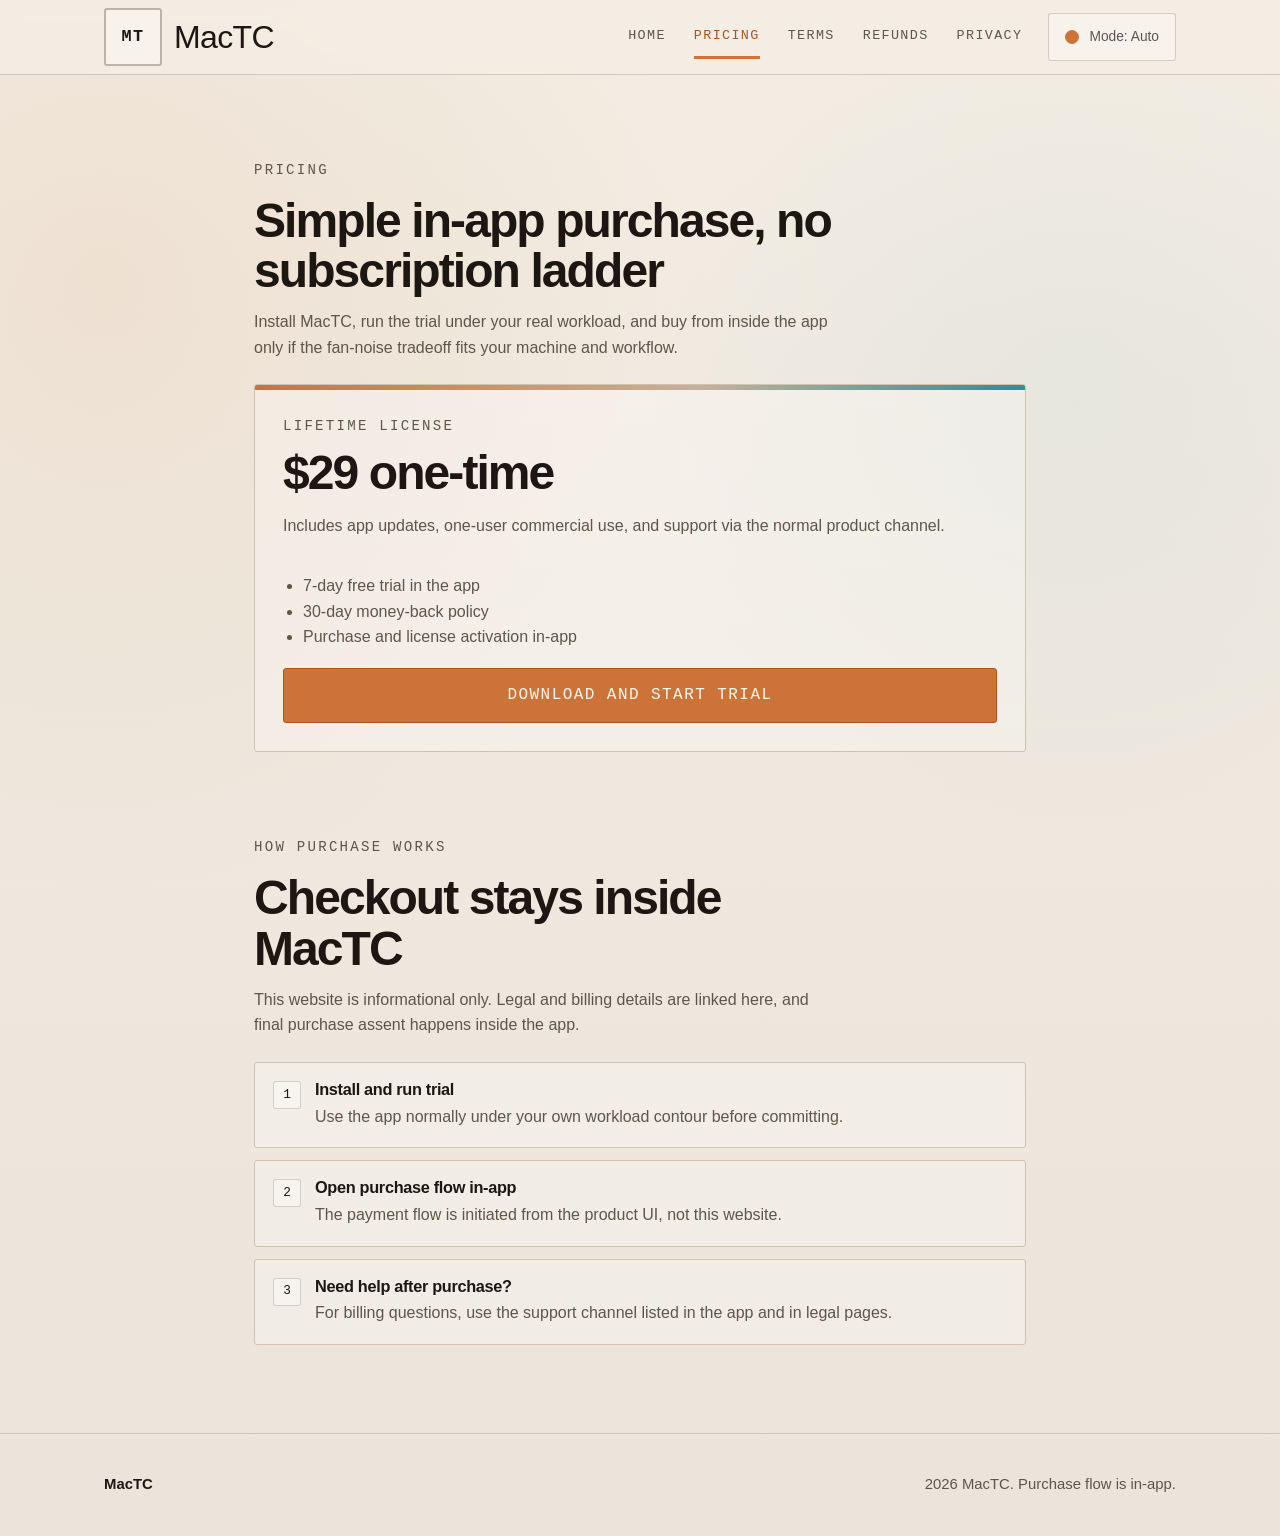
==== pricing.html @ bd6cc2da "build 348 public release" ====
<!doctype html>
<html lang="en">
    <head>
        <meta charset="UTF-8" />
        <meta name="viewport" content="width=device-width, initial-scale=1.0" />
        <title>MacTC Pricing</title>
        <meta
            name="description"
            content="MacTC pricing is straightforward: trial first, one-time purchase in-app when it fits your workflow."
        />
        <meta name="theme-color" content="#1f1814" />
        <link rel="stylesheet" href="assets/css/site.css" />
        <script defer src="assets/js/site.js"></script>
    </head>
    <body>
        <header class="site-header">
            <div class="container header-inner">
                <a class="brand" href="index.html" aria-label="MacTC home">
                    <span class="brand-mark">MT</span>
                    <span class="brand-text">MacTC</span>
                </a>
                <div class="nav-tools">
                    <nav class="main-nav" aria-label="Main navigation">
                        <a href="index.html">Home</a>
                        <a href="pricing.html">Pricing</a>
                        <a href="terms.html">Terms</a>
                        <a href="refund.html">Refunds</a>
                        <a href="privacy.html">Privacy</a>
                    </nav>
                    <button class="theme-toggle" type="button" data-theme-toggle>
                        <span class="theme-toggle-pip" aria-hidden="true"></span>
                        <span data-theme-toggle-label>Mode: Auto</span>
                    </button>
                </div>
            </div>
        </header>

        <main>
            <section class="container content-narrow section section-narrow reveal">
                <div class="section-heading compact">
                    <p class="eyebrow">PRICING</p>
                    <h1>Simple in-app purchase, no subscription ladder</h1>
                    <p>
                        Install MacTC, run the trial under your real workload,
                        and buy from inside the app only if the fan-noise
                        tradeoff fits your machine and workflow.
                    </p>
                </div>

                <article class="pricing-card">
                    <div>
                        <p class="eyebrow">LIFETIME LICENSE</p>
                        <h2>$29 one-time</h2>
                        <p>
                            Includes app updates, one-user commercial use, and
                            support via the normal product channel.
                        </p>
                    </div>
                    <ul>
                        <li>7-day free trial in the app</li>
                        <li>30-day money-back policy</li>
                        <li>Purchase and license activation in-app</li>
                    </ul>
                    <a
                        class="btn btn-primary"
                        href="downloads/MacTC-beta-v1.0-b347.pkg"
                        >Download and start trial</a
                    >
                </article>
            </section>

            <section class="container content-narrow section section-narrow reveal">
                <div class="section-heading compact">
                    <p class="eyebrow">HOW PURCHASE WORKS</p>
                    <h2>Checkout stays inside MacTC</h2>
                    <p>
                        This website is informational only. Legal and billing
                        details are linked here, and final purchase assent
                        happens inside the app.
                    </p>
                </div>
                <ol class="steps">
                    <li>
                        <span>1</span>
                        <div>
                            <h3>Install and run trial</h3>
                            <p>
                                Use the app normally under your own workload
                                contour before committing.
                            </p>
                        </div>
                    </li>
                    <li>
                        <span>2</span>
                        <div>
                            <h3>Open purchase flow in-app</h3>
                            <p>
                                The payment flow is initiated from the product
                                UI, not this website.
                            </p>
                        </div>
                    </li>
                    <li>
                        <span>3</span>
                        <div>
                            <h3>Need help after purchase?</h3>
                            <p>
                                For billing questions, use the support channel
                                listed in the app and in legal pages.
                            </p>
                        </div>
                    </li>
                </ol>
            </section>
        </main>

        <footer class="site-footer">
            <div class="container footer-inner">
                <p class="footer-brand">MacTC</p>
                <p class="footer-meta">
                    <span data-year></span> MacTC. Purchase flow is in-app.
                </p>
            </div>
        </footer>
    </body>
</html>
---- assets/css/site.css ----
:root {
    color-scheme: light;
    --bg: #f3ede3;
    --bg-elevated: #fbf7f0;
    --surface: #f7f1e7;
    --surface-muted: #ece2d4;
    --ink: #1c1713;
    --muted: #5f554a;
    --line: #d1c2af;
    --line-strong: #9f8f7c;
    --accent: #cb7338;
    --accent-strong: #a95520;
    --accent-cool: #2d8f95;
    --accent-cool-strong: #1f6f74;
    --ring: #d69352;
    --shadow: none;
    --shadow-soft: none;
    --bg-glow-a: rgba(203, 115, 56, 0.09);
    --bg-glow-b: rgba(45, 143, 149, 0.05);
    --header-border: rgba(95, 85, 74, 0.24);
    --header-bg: rgba(243, 237, 227, 0.92);
    --brand-mark-border: rgba(95, 85, 74, 0.4);
    --brand-mark-bg: rgba(255, 255, 255, 0.34);
    --btn-primary-shadow: none;
    --btn-primary-text: #fff8f1;
    --btn-secondary-border: rgba(95, 85, 74, 0.24);
    --btn-secondary-bg: rgba(255, 255, 255, 0.34);
    --step-chip-border: rgba(95, 85, 74, 0.24);
    --step-chip-bg: rgba(255, 255, 255, 0.4);
    --footer-border: rgba(95, 85, 74, 0.2);
    --hero-panel-bg: rgba(255, 255, 255, 0.28);
    --radius: 3px;
}

:root[data-theme="dark"] {
    color-scheme: dark;
    --bg: #1f1814;
    --bg-elevated: #261e1a;
    --surface: #2a211c;
    --surface-muted: #342923;
    --ink: #f1ebe5;
    --muted: #b5aca0;
    --line: #4a3d33;
    --line-strong: #6c5a4c;
    --accent: #ec8d4d;
    --accent-strong: #f2a56f;
    --accent-cool: #5ab7bf;
    --accent-cool-strong: #8cd2d5;
    --ring: #f1b06f;
    --shadow: none;
    --shadow-soft: none;
    --bg-glow-a: rgba(236, 141, 77, 0.06);
    --bg-glow-b: rgba(90, 183, 191, 0.05);
    --header-border: rgba(181, 172, 160, 0.17);
    --header-bg: rgba(31, 24, 20, 0.95);
    --brand-mark-border: rgba(181, 172, 160, 0.26);
    --brand-mark-bg: rgba(255, 255, 255, 0.015);
    --btn-primary-shadow: none;
    --btn-primary-text: #fff5eb;
    --btn-secondary-border: rgba(181, 172, 160, 0.18);
    --btn-secondary-bg: rgba(255, 255, 255, 0.02);
    --step-chip-border: rgba(181, 172, 160, 0.18);
    --step-chip-bg: rgba(255, 255, 255, 0.03);
    --footer-border: rgba(181, 172, 160, 0.17);
    --hero-panel-bg: rgba(255, 255, 255, 0.015);
}

@media (prefers-color-scheme: dark) {
    :root:not([data-theme]) {
        color-scheme: dark;
        --bg: #1f1814;
        --bg-elevated: #261e1a;
        --surface: #2a211c;
        --surface-muted: #342923;
        --ink: #f1ebe5;
        --muted: #b5aca0;
        --line: #4a3d33;
        --line-strong: #6c5a4c;
        --accent: #ec8d4d;
        --accent-strong: #f2a56f;
        --accent-cool: #5ab7bf;
        --accent-cool-strong: #8cd2d5;
        --ring: #f1b06f;
        --shadow: none;
        --shadow-soft: none;
        --bg-glow-a: rgba(236, 141, 77, 0.06);
        --bg-glow-b: rgba(90, 183, 191, 0.05);
        --header-border: rgba(181, 172, 160, 0.17);
        --header-bg: rgba(31, 24, 20, 0.95);
        --brand-mark-border: rgba(181, 172, 160, 0.26);
        --brand-mark-bg: rgba(255, 255, 255, 0.015);
        --btn-primary-shadow: none;
        --btn-primary-text: #fff5eb;
        --btn-secondary-border: rgba(181, 172, 160, 0.18);
        --btn-secondary-bg: rgba(255, 255, 255, 0.02);
        --step-chip-border: rgba(181, 172, 160, 0.18);
        --step-chip-bg: rgba(255, 255, 255, 0.03);
        --footer-border: rgba(181, 172, 160, 0.17);
        --hero-panel-bg: rgba(255, 255, 255, 0.015);
    }
}

* {
    box-sizing: border-box;
}

html,
body {
    margin: 0;
    padding: 0;
}

body {
    background:
        radial-gradient(circle at 8% 18%, var(--bg-glow-a), transparent 36%),
        radial-gradient(circle at 84% 26%, var(--bg-glow-b), transparent 28%),
        linear-gradient(180deg, rgba(255, 255, 255, 0.01), rgba(0, 0, 0, 0.04)),
        var(--bg);
    color: var(--ink);
    font-family:
        "Avenir Next",
        Avenir,
        "Segoe UI",
        "Helvetica Neue",
        Helvetica,
        Arial,
        sans-serif;
    line-height: 1.6;
}

.container {
    margin: 0 auto;
    max-width: 1120px;
    padding: 0 24px;
}

.content-narrow {
    max-width: 780px;
}

.site-header {
    border-bottom: 1px solid var(--header-border);
    position: sticky;
    top: 0;
    backdrop-filter: blur(8px);
    background: var(--header-bg);
    z-index: 20;
}

.header-inner,
.nav-wrap {
    display: flex;
    justify-content: space-between;
    align-items: center;
    min-height: 74px;
    gap: 24px;
}

.nav-tools {
    display: inline-flex;
    align-items: center;
    gap: 26px;
    flex-wrap: wrap;
}

.brand {
    color: inherit;
    display: inline-flex;
    align-items: center;
    gap: 12px;
    text-decoration: none;
}

.brand-mark {
    display: inline-grid;
    place-items: center;
    width: 58px;
    height: 58px;
    border-radius: var(--radius);
    border: 2px solid var(--brand-mark-border);
    background: var(--brand-mark-bg);
    font-family: "SF Mono", Menlo, Consolas, monospace;
    font-size: 1.05rem;
    font-weight: 700;
    letter-spacing: 0.08em;
}

.brand-text {
    font-family:
        "Avenir Next",
        Avenir,
        "Segoe UI",
        "Helvetica Neue",
        Helvetica,
        Arial,
        sans-serif;
    font-size: 2rem;
    font-weight: 500;
    letter-spacing: -0.02em;
    line-height: 1;
}

.main-nav {
    display: inline-flex;
    flex-wrap: wrap;
    gap: 28px;
}

.main-nav a {
    color: var(--muted);
    text-decoration: none;
    font-family: "SF Mono", Menlo, Consolas, monospace;
    font-weight: 500;
    font-size: 0.84rem;
    letter-spacing: 0.1em;
    text-transform: uppercase;
    padding: 10px 0;
    border-bottom: 3px solid transparent;
    transition:
        color 140ms ease,
        border-color 140ms ease;
}

.main-nav a:hover,
.main-nav a[aria-current="page"] {
    color: var(--accent-strong);
    border-bottom-color: var(--accent);
}

.theme-toggle {
    border: 1px solid var(--btn-secondary-border);
    border-radius: var(--radius);
    background: var(--btn-secondary-bg);
    color: var(--muted);
    display: inline-flex;
    align-items: center;
    gap: 10px;
    padding: 12px 16px;
    font: inherit;
    font-size: 0.86rem;
    font-weight: 500;
    cursor: pointer;
}

.theme-toggle:hover {
    transform: translateY(-1px);
}

.theme-toggle:focus-visible {
    outline: 3px solid var(--ring);
    outline-offset: 2px;
}

.theme-toggle-pip {
    width: 14px;
    height: 14px;
    border-radius: 999px;
    border: 1px solid var(--accent);
    background: var(--accent);
    flex-shrink: 0;
}

.hero {
    padding-top: 100px;
    padding-bottom: 44px;
}

.hero-grid {
    display: grid;
    grid-template-columns: minmax(0, 1.4fr) minmax(340px, 0.8fr);
    gap: 56px;
    align-items: start;
}

.eyebrow {
    margin: 0;
    font-family: "SF Mono", Menlo, Consolas, monospace;
    font-size: 0.88rem;
    letter-spacing: 0.16em;
    color: var(--accent);
}

h1,
h2,
h3 {
    margin: 0;
    line-height: 1.03;
}

h1,
h2 {
    font-family:
        "Avenir Next",
        Avenir,
        "Segoe UI",
        "Helvetica Neue",
        Helvetica,
        Arial,
        sans-serif;
    letter-spacing: -0.04em;
}

h3 {
    font-family:
        "Avenir Next",
        Avenir,
        "Segoe UI",
        "Helvetica Neue",
        Helvetica,
        Arial,
        sans-serif;
    letter-spacing: -0.02em;
}

.hero h1 {
    margin-top: 28px;
    font-size: clamp(3.7rem, 8vw, 6.2rem);
    max-width: 9.4ch;
    text-wrap: balance;
}

.hero-copy {
    margin-top: 28px;
    max-width: 52ch;
    color: var(--muted);
    font-size: 1.1rem;
    line-height: 1.7;
}

.hero-actions {
    margin-top: 34px;
    display: flex;
    flex-wrap: wrap;
    gap: 14px;
}

.hero-note {
    margin-top: 18px;
    color: var(--muted);
    font-size: 0.94rem;
    max-width: 58ch;
}

code {
    font-family: "SF Mono", Menlo, Consolas, monospace;
    font-size: 0.9em;
    padding: 0.08em 0.42em;
    border-radius: 7px;
    border: 1px solid var(--btn-secondary-border);
    background: var(--btn-secondary-bg);
    color: var(--ink);
    white-space: nowrap;
}

.btn {
    display: inline-flex;
    justify-content: center;
    align-items: center;
    text-decoration: none;
    font-family: "SF Mono", Menlo, Consolas, monospace;
    font-weight: 500;
    text-transform: uppercase;
    border-radius: var(--radius);
    border: 1px solid transparent;
    padding: 14px 18px;
    letter-spacing: 0.09em;
    transition:
        transform 140ms ease,
        box-shadow 140ms ease,
        background 140ms ease,
        color 140ms ease;
}

.btn:hover {
    transform: translateY(-1px);
}

.btn:focus-visible {
    outline: 3px solid var(--ring);
    outline-offset: 2px;
}

.btn-primary {
    color: var(--btn-primary-text);
    background: var(--accent);
    border-color: var(--accent-strong);
    box-shadow: var(--btn-primary-shadow);
}

.btn-primary:hover {
    background: var(--accent-strong);
}

.btn-secondary {
    color: var(--ink);
    border-color: var(--btn-secondary-border);
    background: var(--btn-secondary-bg);
}

.btn-secondary:hover {
    background: var(--surface-muted);
}

.hero-card,
.feature-card,
.pricing-card,
.legal,
.story-card,
.product-shot,
.split-card {
    border: 1px solid var(--line);
    border-radius: var(--radius);
    background: var(--hero-panel-bg);
    box-shadow: var(--shadow-soft);
}

.hero-card {
    padding: 32px 30px 28px;
    position: relative;
    overflow: hidden;
}

.hero-card h2 {
    font-size: clamp(1.15rem, 2.4vw, 1.5rem);
    line-height: 1.08;
    letter-spacing: -0.03em;
}

.dossier-card::before {
    content: "";
    position: absolute;
    top: 0;
    left: 0;
    right: 0;
    height: 5px;
    background: linear-gradient(
        90deg,
        var(--accent) 0%,
        #c4b29b 58%,
        var(--accent-cool) 100%
    );
}

.dossier-card .eyebrow {
    color: var(--muted);
    margin-bottom: 18px;
}

.hero-summary {
    margin-top: 26px;
    display: grid;
    gap: 18px;
}

.hero-summary p {
    margin: 0;
    color: var(--muted);
    font-size: 0.98rem;
    line-height: 1.7;
}

.hero-card ul {
    margin: 20px 0 0;
    padding: 0;
    list-style: none;
}

.hero-card li {
    position: relative;
    margin-top: 12px;
    padding-left: 20px;
    color: var(--muted);
}

.hero-card li::before {
    content: "";
    position: absolute;
    left: 0;
    top: 0.58em;
    width: 8px;
    height: 8px;
    border-radius: 999px;
    background: var(--accent);
}

.section {
    margin-top: 84px;
    margin-bottom: 52px;
}

.section-narrow {
    max-width: 820px;
}

.section-heading {
    max-width: 72ch;
}

.section-heading h2,
.section-heading h1 {
    margin-top: 14px;
    font-size: clamp(1.9rem, 4.1vw, 3rem);
    line-height: 1.06;
}

.section-heading p {
    margin-top: 12px;
    color: var(--muted);
}

.section-heading.compact {
    max-width: 66ch;
}

.feature-grid {
    margin-top: 24px;
    display: grid;
    grid-template-columns: repeat(3, minmax(0, 1fr));
    gap: 16px;
}

.feature-card {
    padding: 22px;
    border-top: 4px solid rgba(203, 115, 56, 0.38);
}

.feature-card h3 {
    font-size: 1.08rem;
}

.feature-card p {
    color: var(--muted);
    margin-top: 10px;
}

.product-split-grid {
    margin-top: 24px;
    display: grid;
    grid-template-columns: minmax(0, 1.05fr) minmax(280px, 0.95fr);
    gap: 18px;
    align-items: start;
}

.product-shot {
    margin: 0;
    padding: 16px;
    background: var(--hero-panel-bg);
}

.product-shot img {
    width: 100%;
    height: auto;
    display: block;
    border-radius: 4px;
    border: 1px solid var(--line);
}

.product-shot figcaption {
    margin-top: 12px;
    color: var(--muted);
    font-size: 0.94rem;
}

.split-copy {
    display: grid;
    gap: 16px;
}

.split-card {
    padding: 22px;
    border-top: 4px solid rgba(45, 143, 149, 0.34);
}

.split-card h3 {
    margin-top: 10px;
    font-size: 1.08rem;
}

.split-card p:last-child {
    margin-top: 10px;
    color: var(--muted);
}

.story-grid {
    margin-top: 24px;
    display: grid;
    grid-template-columns: minmax(0, 1.15fr) minmax(280px, 0.85fr);
    gap: 18px;
    align-items: start;
}

.story-card {
    padding: 26px;
    position: relative;
    overflow: hidden;
    box-shadow: var(--shadow-soft);
}

.story-card::after {
    content: "";
    position: absolute;
    top: 0;
    left: 0;
    right: 0;
    height: 4px;
    background: linear-gradient(90deg, var(--accent), transparent 82%);
    pointer-events: none;
}

.story-card-featured {
    background:
        linear-gradient(140deg, rgba(236, 141, 77, 0.06), transparent 55%),
        var(--hero-panel-bg);
}

.story-card-full {
    grid-column: 1 / -1;
}

.story-card h3 {
    margin-top: 10px;
    font-size: clamp(1.3rem, 3vw, 1.9rem);
    max-width: 18ch;
}

.story-card p {
    margin-top: 14px;
    color: var(--muted);
    max-width: 62ch;
}

.story-card a {
    color: var(--accent-cool-strong);
    text-decoration-thickness: 1.5px;
    text-underline-offset: 0.14em;
}

.story-card a:hover {
    color: var(--accent);
}

.story-disclosure {
    margin-top: 24px;
}

.story-disclosure summary {
    cursor: pointer;
    list-style: none;
    display: inline-flex;
    align-items: center;
    gap: 10px;
    padding: 10px 16px;
    border-radius: var(--radius);
    border: 1px solid var(--btn-secondary-border);
    background: var(--btn-secondary-bg);
    color: var(--ink);
    font-family: "SF Mono", Menlo, Consolas, monospace;
    font-size: 0.82rem;
    font-weight: 500;
    letter-spacing: 0.08em;
    text-transform: uppercase;
}

.story-disclosure summary::-webkit-details-marker {
    display: none;
}

.story-disclosure summary::before {
    content: "+";
    font-family: "SF Mono", Menlo, Consolas, monospace;
    font-size: 0.95rem;
}

.story-disclosure[open] summary::before {
    content: "-";
}

.story-disclosure > .story-card {
    margin-top: 16px;
}

.steps {
    margin: 24px 0 0;
    padding: 0;
    list-style: none;
    display: grid;
    gap: 12px;
}

.steps li {
    display: grid;
    grid-template-columns: auto 1fr;
    gap: 14px;
    border: 1px solid var(--line);
    border-radius: var(--radius);
    background: var(--hero-panel-bg);
    padding: 18px;
    box-shadow: var(--shadow-soft);
}

.steps li > span {
    width: 28px;
    height: 28px;
    border-radius: var(--radius);
    border: 1px solid var(--step-chip-border);
    background: var(--step-chip-bg);
    display: inline-grid;
    place-items: center;
    font-family: "SF Mono", Menlo, Consolas, monospace;
    font-size: 0.8rem;
}

.steps h3 {
    font-size: 1.02rem;
}

.steps p {
    margin: 6px 0 0;
    color: var(--muted);
}

.pricing-card {
    margin-top: 24px;
    padding: 30px 28px 28px;
    display: grid;
    gap: 18px;
    position: relative;
    overflow: hidden;
}

.pricing-card::before {
    content: "";
    position: absolute;
    top: 0;
    left: 0;
    right: 0;
    height: 5px;
    background: linear-gradient(
        90deg,
        var(--accent) 0%,
        #c4b29b 58%,
        var(--accent-cool) 100%
    );
}

.pricing-card h2 {
    margin-top: 10px;
    font-size: clamp(2.1rem, 6vw, 3rem);
}

.pricing-card p,
.pricing-card li {
    color: var(--muted);
}

.pricing-card ul {
    margin: 0;
    padding: 0 0 0 20px;
}

.legal {
    margin-top: 66px;
    margin-bottom: 48px;
    padding: 34px 30px 30px;
    border: 1px solid var(--line);
    border-radius: var(--radius);
    background: var(--hero-panel-bg);
    box-shadow: var(--shadow-soft);
}

.legal h1 {
    margin-top: 12px;
    font-size: clamp(2rem, 4vw, 2.8rem);
}

.legal h2 {
    margin-top: 24px;
    font-size: 1.24rem;
}

.legal p {
    margin-top: 10px;
    color: var(--muted);
}

.site-footer {
    border-top: 1px solid var(--footer-border);
    padding: 24px 0;
    margin-top: 88px;
}

.footer-inner,
.footer-wrap {
    display: flex;
    justify-content: space-between;
    gap: 12px;
    flex-wrap: wrap;
    color: var(--muted);
    font-size: 0.93rem;
}

.footer-brand {
    color: var(--ink);
    font-weight: 700;
}

.footer-meta {
    max-width: 40ch;
}

.reveal {
    opacity: 0;
    transform: translateY(18px);
    transition:
        opacity 480ms ease,
        transform 480ms ease;
}

.reveal.is-visible {
    opacity: 1;
    transform: translateY(0);
}

@media (prefers-reduced-motion: reduce) {
    .reveal {
        opacity: 1;
        transform: none;
        transition: none;
    }
}

@media (max-width: 900px) {
    .hero-grid {
        grid-template-columns: 1fr;
        gap: 28px;
    }

    .product-split-grid,
    .story-grid {
        grid-template-columns: 1fr;
    }

    .feature-grid {
        grid-template-columns: 1fr;
    }

    .header-inner,
    .nav-wrap {
        flex-direction: column;
        align-items: flex-start;
        padding-top: 12px;
        padding-bottom: 12px;
        min-height: 0;
    }

    .main-nav {
        gap: 16px;
    }

    .nav-tools {
        width: 100%;
        justify-content: space-between;
    }

    .brand-mark {
        width: 48px;
        height: 48px;
        font-size: 0.92rem;
    }

    .brand-text {
        font-size: 1.7rem;
    }
}
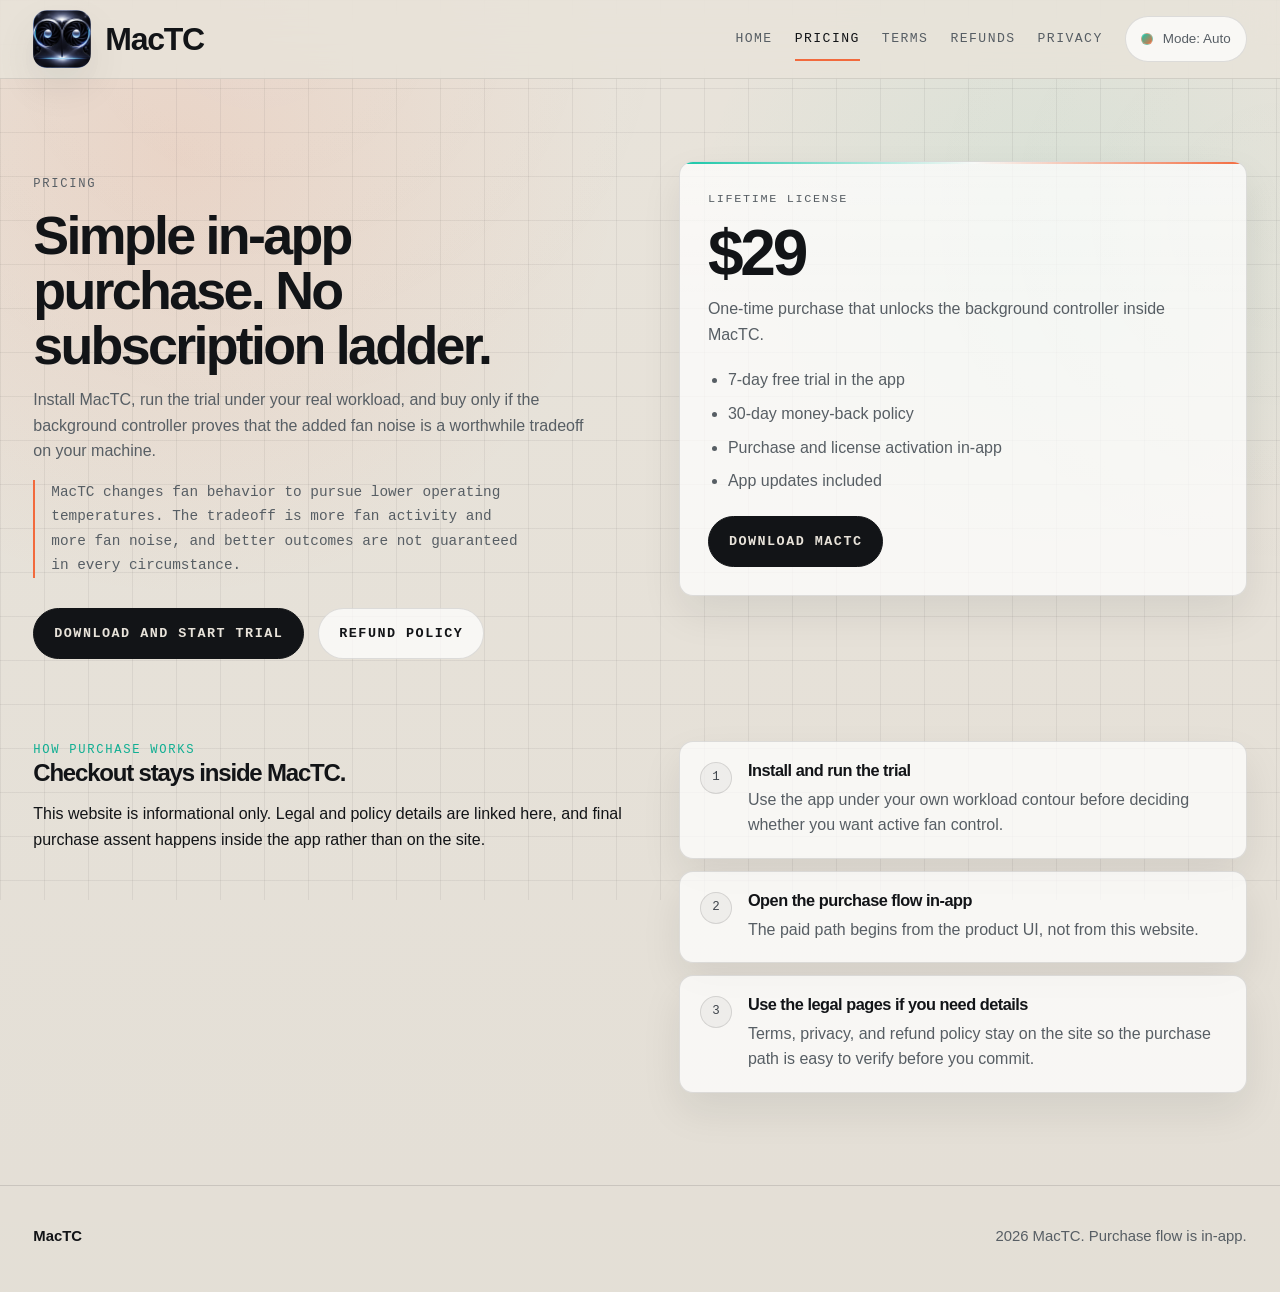
==== commit 0d5aa513: "build 348 public release" ====
--- a/pricing.html
+++ b/pricing.html
@@ -1,126 +1,156 @@
 <!doctype html>
 <html lang="en">
-    <head>
-        <meta charset="UTF-8" />
-        <meta name="viewport" content="width=device-width, initial-scale=1.0" />
-        <title>MacTC Pricing</title>
-        <meta
-            name="description"
-            content="MacTC pricing is straightforward: trial first, one-time purchase in-app when it fits your workflow."
-        />
-        <meta name="theme-color" content="#1f1814" />
-        <link rel="stylesheet" href="assets/css/site.css" />
-        <script defer src="assets/js/site.js"></script>
-    </head>
-    <body>
-        <header class="site-header">
-            <div class="container header-inner">
-                <a class="brand" href="index.html" aria-label="MacTC home">
-                    <span class="brand-mark">MT</span>
-                    <span class="brand-text">MacTC</span>
-                </a>
-                <div class="nav-tools">
-                    <nav class="main-nav" aria-label="Main navigation">
-                        <a href="index.html">Home</a>
-                        <a href="pricing.html">Pricing</a>
-                        <a href="terms.html">Terms</a>
-                        <a href="refund.html">Refunds</a>
-                        <a href="privacy.html">Privacy</a>
-                    </nav>
-                    <button class="theme-toggle" type="button" data-theme-toggle>
-                        <span class="theme-toggle-pip" aria-hidden="true"></span>
-                        <span data-theme-toggle-label>Mode: Auto</span>
-                    </button>
-                </div>
+  <head>
+    <meta charset="UTF-8" />
+    <meta name="viewport" content="width=device-width, initial-scale=1.0" />
+    <title>MacTC Pricing</title>
+    <meta
+      name="description"
+      content="MacTC pricing is straightforward: install it, run the trial on your real workload, and buy the background controller in-app only if the tradeoff fits."
+    />
+    <meta name="theme-color" content="#07090b" />
+    <link rel="stylesheet" href="assets/css/site.css" />
+    <script defer src="assets/js/site.js"></script>
+  </head>
+  <body>
+    <header class="site-header">
+      <div class="container header-inner">
+        <a class="brand" href="index.html" aria-label="MacTC home">
+          <span class="brand-mark">
+            <img
+              src="assets/images/mactc-app-icon.png"
+              alt=""
+              class="brand-icon"
+            />
+          </span>
+          <span class="brand-text">MacTC</span>
+        </a>
+        <div class="nav-tools">
+          <nav class="main-nav" aria-label="Main navigation">
+            <a href="index.html">Home</a>
+            <a href="pricing.html">Pricing</a>
+            <a href="terms.html">Terms</a>
+            <a href="refund.html">Refunds</a>
+            <a href="privacy.html">Privacy</a>
+          </nav>
+          <button class="theme-toggle" type="button" data-theme-toggle>
+            <span class="theme-toggle-pip" aria-hidden="true"></span>
+            <span data-theme-toggle-label>Mode: Auto</span>
+          </button>
+        </div>
+      </div>
+    </header>
+
+    <main>
+      <section class="container section reveal">
+        <div class="pricing-layout">
+          <div class="section-shell section-shell-accent">
+            <div class="section-heading compact">
+              <p class="eyebrow">PRICING</p>
+              <h1>Simple in-app purchase. No subscription ladder.</h1>
+              <p>
+                Install MacTC, run the trial under your real workload, and buy
+                only if the background controller proves that the added fan
+                noise is a worthwhile tradeoff on your machine.
+              </p>
+              <p class="hero-tradeoff">
+                MacTC changes fan behavior to pursue lower operating
+                temperatures. The tradeoff is more fan activity and more fan
+                noise, and better outcomes are not guaranteed in every
+                circumstance.
+              </p>
+              <div class="hero-actions">
+                <a
+                  class="btn btn-primary"
+                  href="downloads/MacTC-beta-v1.0-b347.pkg"
+                  >Download and start trial</a
+                >
+                <a class="btn btn-secondary" href="refund.html"
+                  >Refund policy</a
+                >
+              </div>
             </div>
-        </header>
+          </div>
 
-        <main>
-            <section class="container content-narrow section section-narrow reveal">
-                <div class="section-heading compact">
-                    <p class="eyebrow">PRICING</p>
-                    <h1>Simple in-app purchase, no subscription ladder</h1>
-                    <p>
-                        Install MacTC, run the trial under your real workload,
-                        and buy from inside the app only if the fan-noise
-                        tradeoff fits your machine and workflow.
-                    </p>
-                </div>
+          <article class="pricing-card">
+            <p class="panel-label">Lifetime license</p>
+            <h2>$29</h2>
+            <p class="pricing-subtitle">
+              One-time purchase that unlocks the background controller inside
+              MacTC.
+            </p>
+            <ul class="pricing-list">
+              <li>7-day free trial in the app</li>
+              <li>30-day money-back policy</li>
+              <li>Purchase and license activation in-app</li>
+              <li>App updates included</li>
+            </ul>
+            <div class="pricing-cta">
+              <a
+                class="btn btn-primary"
+                href="downloads/MacTC-beta-v1.0-b347.pkg"
+                >Download MacTC</a
+              >
+            </div>
+          </article>
+        </div>
+      </section>
 
-                <article class="pricing-card">
-                    <div>
-                        <p class="eyebrow">LIFETIME LICENSE</p>
-                        <h2>$29 one-time</h2>
-                        <p>
-                            Includes app updates, one-user commercial use, and
-                            support via the normal product channel.
-                        </p>
-                    </div>
-                    <ul>
-                        <li>7-day free trial in the app</li>
-                        <li>30-day money-back policy</li>
-                        <li>Purchase and license activation in-app</li>
-                    </ul>
-                    <a
-                        class="btn btn-primary"
-                        href="downloads/MacTC-beta-v1.0-b347.pkg"
-                        >Download and start trial</a
-                    >
-                </article>
-            </section>
+      <section class="container section reveal">
+        <div class="purchase-grid">
+          <div class="workflow-note">
+            <p class="eyebrow">HOW PURCHASE WORKS</p>
+            <h2>Checkout stays inside MacTC.</h2>
+            <p>
+              This website is informational only. Legal and policy details are
+              linked here, and final purchase assent happens inside the app
+              rather than on the site.
+            </p>
+          </div>
 
-            <section class="container content-narrow section section-narrow reveal">
-                <div class="section-heading compact">
-                    <p class="eyebrow">HOW PURCHASE WORKS</p>
-                    <h2>Checkout stays inside MacTC</h2>
-                    <p>
-                        This website is informational only. Legal and billing
-                        details are linked here, and final purchase assent
-                        happens inside the app.
-                    </p>
-                </div>
-                <ol class="steps">
-                    <li>
-                        <span>1</span>
-                        <div>
-                            <h3>Install and run trial</h3>
-                            <p>
-                                Use the app normally under your own workload
-                                contour before committing.
-                            </p>
-                        </div>
-                    </li>
-                    <li>
-                        <span>2</span>
-                        <div>
-                            <h3>Open purchase flow in-app</h3>
-                            <p>
-                                The payment flow is initiated from the product
-                                UI, not this website.
-                            </p>
-                        </div>
-                    </li>
-                    <li>
-                        <span>3</span>
-                        <div>
-                            <h3>Need help after purchase?</h3>
-                            <p>
-                                For billing questions, use the support channel
-                                listed in the app and in legal pages.
-                            </p>
-                        </div>
-                    </li>
-                </ol>
-            </section>
-        </main>
+          <ol class="steps">
+            <li>
+              <span>1</span>
+              <div>
+                <h3>Install and run the trial</h3>
+                <p>
+                  Use the app under your own workload contour before deciding
+                  whether you want active fan control.
+                </p>
+              </div>
+            </li>
+            <li>
+              <span>2</span>
+              <div>
+                <h3>Open the purchase flow in-app</h3>
+                <p>
+                  The paid path begins from the product UI, not from this
+                  website.
+                </p>
+              </div>
+            </li>
+            <li>
+              <span>3</span>
+              <div>
+                <h3>Use the legal pages if you need details</h3>
+                <p>
+                  Terms, privacy, and refund policy stay on the site so the
+                  purchase path is easy to verify before you commit.
+                </p>
+              </div>
+            </li>
+          </ol>
+        </div>
+      </section>
+    </main>
 
-        <footer class="site-footer">
-            <div class="container footer-inner">
-                <p class="footer-brand">MacTC</p>
-                <p class="footer-meta">
-                    <span data-year></span> MacTC. Purchase flow is in-app.
-                </p>
-            </div>
-        </footer>
-    </body>
+    <footer class="site-footer">
+      <div class="container footer-inner">
+        <p class="footer-brand">MacTC</p>
+        <p class="footer-meta">
+          <span data-year></span> MacTC. Purchase flow is in-app.
+        </p>
+      </div>
+    </footer>
+  </body>
 </html>
--- a/assets/css/site.css
+++ b/assets/css/site.css
@@ -1,874 +1,1120 @@
 :root {
-    color-scheme: light;
-    --bg: #f3ede3;
-    --bg-elevated: #fbf7f0;
-    --surface: #f7f1e7;
-    --surface-muted: #ece2d4;
-    --ink: #1c1713;
-    --muted: #5f554a;
-    --line: #d1c2af;
-    --line-strong: #9f8f7c;
-    --accent: #cb7338;
-    --accent-strong: #a95520;
-    --accent-cool: #2d8f95;
-    --accent-cool-strong: #1f6f74;
-    --ring: #d69352;
-    --shadow: none;
-    --shadow-soft: none;
-    --bg-glow-a: rgba(203, 115, 56, 0.09);
-    --bg-glow-b: rgba(45, 143, 149, 0.05);
-    --header-border: rgba(95, 85, 74, 0.24);
-    --header-bg: rgba(243, 237, 227, 0.92);
-    --brand-mark-border: rgba(95, 85, 74, 0.4);
-    --brand-mark-bg: rgba(255, 255, 255, 0.34);
-    --btn-primary-shadow: none;
-    --btn-primary-text: #fff8f1;
-    --btn-secondary-border: rgba(95, 85, 74, 0.24);
-    --btn-secondary-bg: rgba(255, 255, 255, 0.34);
-    --step-chip-border: rgba(95, 85, 74, 0.24);
-    --step-chip-bg: rgba(255, 255, 255, 0.4);
-    --footer-border: rgba(95, 85, 74, 0.2);
-    --hero-panel-bg: rgba(255, 255, 255, 0.28);
-    --radius: 3px;
+  color-scheme: light;
+  --bg: #e8e3da;
+  --bg-elevated: #f3efe7;
+  --panel: rgba(255, 255, 255, 0.72);
+  --panel-strong: rgba(255, 255, 255, 0.9);
+  --ink: #121417;
+  --muted: #575e64;
+  --muted-strong: #40464d;
+  --line: rgba(18, 20, 23, 0.12);
+  --line-strong: rgba(18, 20, 23, 0.22);
+  --grid-line: rgba(18, 20, 23, 0.06);
+  --accent-hot: #f26a3d;
+  --accent-hot-strong: #ff8853;
+  --accent-cool: #18c6a7;
+  --accent-cool-strong: #0fae92;
+  --ring: rgba(242, 106, 61, 0.42);
+  --hero-haze-a: rgba(242, 106, 61, 0.12);
+  --hero-haze-b: rgba(24, 198, 167, 0.08);
+  --header-bg: rgba(232, 227, 218, 0.82);
+  --header-border: rgba(18, 20, 23, 0.1);
+  --footer-border: rgba(18, 20, 23, 0.12);
+  --step-chip-bg: rgba(18, 20, 23, 0.04);
+  --step-chip-border: rgba(18, 20, 23, 0.12);
+  --shadow: 0 18px 40px rgba(18, 20, 23, 0.08);
+  --radius: 14px;
+  --radius-tight: 8px;
 }
 
 :root[data-theme="dark"] {
+  color-scheme: dark;
+  --bg: #07090b;
+  --bg-elevated: #0d1115;
+  --panel: rgba(12, 16, 21, 0.76);
+  --panel-strong: rgba(17, 22, 27, 0.94);
+  --ink: #edf1f4;
+  --muted: #9ca6ae;
+  --muted-strong: #c7cdd2;
+  --line: rgba(255, 255, 255, 0.11);
+  --line-strong: rgba(255, 255, 255, 0.21);
+  --grid-line: rgba(255, 255, 255, 0.045);
+  --accent-hot: #ff7443;
+  --accent-hot-strong: #ff9467;
+  --accent-cool: #18d0b0;
+  --accent-cool-strong: #5fe4cc;
+  --ring: rgba(255, 116, 67, 0.45);
+  --hero-haze-a: rgba(255, 116, 67, 0.17);
+  --hero-haze-b: rgba(24, 208, 176, 0.1);
+  --header-bg: rgba(7, 9, 11, 0.72);
+  --header-border: rgba(255, 255, 255, 0.08);
+  --footer-border: rgba(255, 255, 255, 0.09);
+  --step-chip-bg: rgba(255, 255, 255, 0.03);
+  --step-chip-border: rgba(255, 255, 255, 0.1);
+  --shadow: 0 20px 48px rgba(0, 0, 0, 0.34);
+}
+
+@media (prefers-color-scheme: dark) {
+  :root:not([data-theme]) {
     color-scheme: dark;
-    --bg: #1f1814;
-    --bg-elevated: #261e1a;
-    --surface: #2a211c;
-    --surface-muted: #342923;
-    --ink: #f1ebe5;
-    --muted: #b5aca0;
-    --line: #4a3d33;
-    --line-strong: #6c5a4c;
-    --accent: #ec8d4d;
-    --accent-strong: #f2a56f;
-    --accent-cool: #5ab7bf;
-    --accent-cool-strong: #8cd2d5;
-    --ring: #f1b06f;
-    --shadow: none;
-    --shadow-soft: none;
-    --bg-glow-a: rgba(236, 141, 77, 0.06);
-    --bg-glow-b: rgba(90, 183, 191, 0.05);
-    --header-border: rgba(181, 172, 160, 0.17);
-    --header-bg: rgba(31, 24, 20, 0.95);
-    --brand-mark-border: rgba(181, 172, 160, 0.26);
-    --brand-mark-bg: rgba(255, 255, 255, 0.015);
-    --btn-primary-shadow: none;
-    --btn-primary-text: #fff5eb;
-    --btn-secondary-border: rgba(181, 172, 160, 0.18);
-    --btn-secondary-bg: rgba(255, 255, 255, 0.02);
-    --step-chip-border: rgba(181, 172, 160, 0.18);
+    --bg: #07090b;
+    --bg-elevated: #0d1115;
+    --panel: rgba(12, 16, 21, 0.76);
+    --panel-strong: rgba(17, 22, 27, 0.94);
+    --ink: #edf1f4;
+    --muted: #9ca6ae;
+    --muted-strong: #c7cdd2;
+    --line: rgba(255, 255, 255, 0.11);
+    --line-strong: rgba(255, 255, 255, 0.21);
+    --grid-line: rgba(255, 255, 255, 0.045);
+    --accent-hot: #ff7443;
+    --accent-hot-strong: #ff9467;
+    --accent-cool: #18d0b0;
+    --accent-cool-strong: #5fe4cc;
+    --ring: rgba(255, 116, 67, 0.45);
+    --hero-haze-a: rgba(255, 116, 67, 0.17);
+    --hero-haze-b: rgba(24, 208, 176, 0.1);
+    --header-bg: rgba(7, 9, 11, 0.72);
+    --header-border: rgba(255, 255, 255, 0.08);
+    --footer-border: rgba(255, 255, 255, 0.09);
     --step-chip-bg: rgba(255, 255, 255, 0.03);
-    --footer-border: rgba(181, 172, 160, 0.17);
-    --hero-panel-bg: rgba(255, 255, 255, 0.015);
-}
-
-@media (prefers-color-scheme: dark) {
-    :root:not([data-theme]) {
-        color-scheme: dark;
-        --bg: #1f1814;
-        --bg-elevated: #261e1a;
-        --surface: #2a211c;
-        --surface-muted: #342923;
-        --ink: #f1ebe5;
-        --muted: #b5aca0;
-        --line: #4a3d33;
-        --line-strong: #6c5a4c;
-        --accent: #ec8d4d;
-        --accent-strong: #f2a56f;
-        --accent-cool: #5ab7bf;
-        --accent-cool-strong: #8cd2d5;
-        --ring: #f1b06f;
-        --shadow: none;
-        --shadow-soft: none;
-        --bg-glow-a: rgba(236, 141, 77, 0.06);
-        --bg-glow-b: rgba(90, 183, 191, 0.05);
-        --header-border: rgba(181, 172, 160, 0.17);
-        --header-bg: rgba(31, 24, 20, 0.95);
-        --brand-mark-border: rgba(181, 172, 160, 0.26);
-        --brand-mark-bg: rgba(255, 255, 255, 0.015);
-        --btn-primary-shadow: none;
-        --btn-primary-text: #fff5eb;
-        --btn-secondary-border: rgba(181, 172, 160, 0.18);
-        --btn-secondary-bg: rgba(255, 255, 255, 0.02);
-        --step-chip-border: rgba(181, 172, 160, 0.18);
-        --step-chip-bg: rgba(255, 255, 255, 0.03);
-        --footer-border: rgba(181, 172, 160, 0.17);
-        --hero-panel-bg: rgba(255, 255, 255, 0.015);
-    }
+    --step-chip-border: rgba(255, 255, 255, 0.1);
+    --shadow: 0 20px 48px rgba(0, 0, 0, 0.34);
+  }
 }
 
 * {
-    box-sizing: border-box;
+  box-sizing: border-box;
 }
 
 html,
 body {
-    margin: 0;
-    padding: 0;
+  margin: 0;
+  padding: 0;
+}
+
+html {
+  scroll-behavior: smooth;
 }
 
 body {
-    background:
-        radial-gradient(circle at 8% 18%, var(--bg-glow-a), transparent 36%),
-        radial-gradient(circle at 84% 26%, var(--bg-glow-b), transparent 28%),
-        linear-gradient(180deg, rgba(255, 255, 255, 0.01), rgba(0, 0, 0, 0.04)),
-        var(--bg);
-    color: var(--ink);
-    font-family:
-        "Avenir Next",
-        Avenir,
-        "Segoe UI",
-        "Helvetica Neue",
-        Helvetica,
-        Arial,
-        sans-serif;
-    line-height: 1.6;
+  position: relative;
+  background:
+    radial-gradient(circle at 14% 12%, var(--hero-haze-a), transparent 28%),
+    radial-gradient(circle at 82% 18%, var(--hero-haze-b), transparent 24%),
+    linear-gradient(180deg, rgba(255, 255, 255, 0.015), rgba(0, 0, 0, 0.02)),
+    var(--bg);
+  color: var(--ink);
+  font-family: "Avenir Next", "Helvetica Neue", Helvetica, Arial, sans-serif;
+  line-height: 1.6;
+  overflow-x: hidden;
+}
+
+body::before {
+  content: "";
+  position: fixed;
+  inset: 0;
+  background-image:
+    linear-gradient(var(--grid-line) 1px, transparent 1px),
+    linear-gradient(90deg, var(--grid-line) 1px, transparent 1px);
+  background-size: 44px 44px;
+  pointer-events: none;
+  z-index: -2;
+}
+
+body::after {
+  content: "";
+  position: fixed;
+  inset: 0;
+  background:
+    radial-gradient(
+      circle at 20% 0%,
+      rgba(255, 255, 255, 0.025),
+      transparent 32%
+    ),
+    radial-gradient(
+      circle at 100% 24%,
+      rgba(255, 255, 255, 0.02),
+      transparent 26%
+    );
+  pointer-events: none;
+  z-index: -1;
 }
 
 .container {
-    margin: 0 auto;
-    max-width: 1120px;
-    padding: 0 24px;
+  width: min(1320px, calc(100% - clamp(32px, 4.5vw, 72px)));
+  margin: 0 auto;
+  padding-inline: clamp(2px, 0.35vw, 8px);
+}
+
+.container-wide {
+  width: min(1480px, calc(100% - clamp(32px, 4.5vw, 96px)));
+  padding-inline: clamp(8px, 1vw, 18px);
 }
 
 .content-narrow {
-    max-width: 780px;
+  width: min(900px, calc(100% - clamp(32px, 4.5vw, 72px)));
 }
 
 .site-header {
-    border-bottom: 1px solid var(--header-border);
-    position: sticky;
-    top: 0;
-    backdrop-filter: blur(8px);
-    background: var(--header-bg);
-    z-index: 20;
+  position: sticky;
+  top: 0;
+  z-index: 40;
+  backdrop-filter: blur(18px);
+  background: var(--header-bg);
+  border-bottom: 1px solid var(--header-border);
 }
 
 .header-inner,
 .nav-wrap {
-    display: flex;
-    justify-content: space-between;
-    align-items: center;
-    min-height: 74px;
-    gap: 24px;
+  display: flex;
+  justify-content: space-between;
+  align-items: center;
+  gap: 28px;
+  min-height: 78px;
 }
 
 .nav-tools {
-    display: inline-flex;
-    align-items: center;
-    gap: 26px;
-    flex-wrap: wrap;
+  display: inline-flex;
+  align-items: center;
+  gap: 22px;
+  flex-wrap: wrap;
 }
 
 .brand {
-    color: inherit;
-    display: inline-flex;
-    align-items: center;
-    gap: 12px;
-    text-decoration: none;
+  display: inline-flex;
+  align-items: center;
+  gap: 14px;
+  color: inherit;
+  text-decoration: none;
 }
 
 .brand-mark {
-    display: inline-grid;
-    place-items: center;
-    width: 58px;
-    height: 58px;
-    border-radius: var(--radius);
-    border: 2px solid var(--brand-mark-border);
-    background: var(--brand-mark-bg);
-    font-family: "SF Mono", Menlo, Consolas, monospace;
-    font-size: 1.05rem;
-    font-weight: 700;
-    letter-spacing: 0.08em;
+  display: inline-grid;
+  place-items: center;
+  width: 58px;
+  height: 58px;
+  border-radius: 14px;
+  overflow: hidden;
+  box-shadow: var(--shadow);
+}
+
+.brand-icon {
+  display: block;
+  width: 100%;
+  height: 100%;
+  object-fit: cover;
 }
 
 .brand-text {
-    font-family:
-        "Avenir Next",
-        Avenir,
-        "Segoe UI",
-        "Helvetica Neue",
-        Helvetica,
-        Arial,
-        sans-serif;
-    font-size: 2rem;
-    font-weight: 500;
-    letter-spacing: -0.02em;
-    line-height: 1;
+  font-size: 2rem;
+  font-weight: 600;
+  letter-spacing: -0.04em;
+  line-height: 1;
 }
 
 .main-nav {
-    display: inline-flex;
-    flex-wrap: wrap;
-    gap: 28px;
+  display: inline-flex;
+  gap: 22px;
+  flex-wrap: wrap;
 }
 
 .main-nav a {
-    color: var(--muted);
-    text-decoration: none;
-    font-family: "SF Mono", Menlo, Consolas, monospace;
-    font-weight: 500;
-    font-size: 0.84rem;
-    letter-spacing: 0.1em;
-    text-transform: uppercase;
-    padding: 10px 0;
-    border-bottom: 3px solid transparent;
-    transition:
-        color 140ms ease,
-        border-color 140ms ease;
+  color: var(--muted);
+  text-decoration: none;
+  font-family: "SF Mono", Menlo, Consolas, monospace;
+  font-size: 0.82rem;
+  font-weight: 500;
+  letter-spacing: 0.11em;
+  text-transform: uppercase;
+  padding: 10px 0;
+  border-bottom: 2px solid transparent;
+  transition:
+    color 140ms ease,
+    border-color 140ms ease;
 }
 
 .main-nav a:hover,
 .main-nav a[aria-current="page"] {
-    color: var(--accent-strong);
-    border-bottom-color: var(--accent);
+  color: var(--ink);
+  border-bottom-color: var(--accent-hot);
 }
 
 .theme-toggle {
-    border: 1px solid var(--btn-secondary-border);
-    border-radius: var(--radius);
-    background: var(--btn-secondary-bg);
-    color: var(--muted);
-    display: inline-flex;
-    align-items: center;
-    gap: 10px;
-    padding: 12px 16px;
-    font: inherit;
-    font-size: 0.86rem;
-    font-weight: 500;
-    cursor: pointer;
+  border: 1px solid var(--line);
+  border-radius: 999px;
+  background: var(--panel);
+  color: var(--muted);
+  display: inline-flex;
+  align-items: center;
+  gap: 10px;
+  padding: 11px 15px;
+  font: inherit;
+  font-size: 0.84rem;
+  font-weight: 500;
+  cursor: pointer;
+  transition:
+    transform 140ms ease,
+    background 140ms ease,
+    color 140ms ease;
 }
 
 .theme-toggle:hover {
-    transform: translateY(-1px);
-}
-
-.theme-toggle:focus-visible {
-    outline: 3px solid var(--ring);
-    outline-offset: 2px;
+  transform: translateY(-1px);
+  color: var(--ink);
+}
+
+.theme-toggle:focus-visible,
+.btn:focus-visible,
+.story-disclosure summary:focus-visible {
+  outline: 3px solid var(--ring);
+  outline-offset: 2px;
 }
 
 .theme-toggle-pip {
-    width: 14px;
-    height: 14px;
-    border-radius: 999px;
-    border: 1px solid var(--accent);
-    background: var(--accent);
-    flex-shrink: 0;
+  width: 12px;
+  height: 12px;
+  border-radius: 999px;
+  background: linear-gradient(135deg, var(--accent-cool), var(--accent-hot));
+  border: 1px solid rgba(255, 255, 255, 0.22);
+  flex-shrink: 0;
 }
 
 .hero {
-    padding-top: 100px;
-    padding-bottom: 44px;
-}
-
-.hero-grid {
-    display: grid;
-    grid-template-columns: minmax(0, 1.4fr) minmax(340px, 0.8fr);
-    gap: 56px;
-    align-items: start;
-}
-
-.eyebrow {
-    margin: 0;
-    font-family: "SF Mono", Menlo, Consolas, monospace;
-    font-size: 0.88rem;
-    letter-spacing: 0.16em;
-    color: var(--accent);
+  position: relative;
+  min-height: auto;
+  padding: 34px 0 18px;
+  display: flex;
+  align-items: flex-start;
+  overflow: hidden;
+}
+
+.hero-backdrop {
+  position: absolute;
+  inset: 0;
+  pointer-events: none;
+  background:
+    radial-gradient(circle at 66% 24%, var(--hero-haze-b), transparent 24%),
+    radial-gradient(circle at 24% 22%, var(--hero-haze-a), transparent 26%);
+  opacity: 0.9;
+}
+
+.thermal-canvas {
+  position: absolute;
+  inset: 0;
+  width: 100%;
+  height: 100%;
+}
+
+.hero-layout {
+  position: relative;
+  z-index: 1;
+  display: grid;
+  grid-template-columns: minmax(0, 1.18fr) minmax(420px, 0.9fr);
+  gap: clamp(36px, 4vw, 76px);
+  align-items: start;
+  max-width: 1340px;
+  margin: 0 auto;
+}
+
+.eyebrow,
+.panel-label,
+.signal-label {
+  margin: 0;
+  font-family: "SF Mono", Menlo, Consolas, monospace;
+  text-transform: uppercase;
+  letter-spacing: 0.14em;
 }
 
 h1,
 h2,
 h3 {
-    margin: 0;
-    line-height: 1.03;
+  margin: 0;
+  line-height: 1.02;
 }
 
 h1,
 h2 {
-    font-family:
-        "Avenir Next",
-        Avenir,
-        "Segoe UI",
-        "Helvetica Neue",
-        Helvetica,
-        Arial,
-        sans-serif;
-    letter-spacing: -0.04em;
+  font-family: "Avenir Next", "Helvetica Neue", Helvetica, Arial, sans-serif;
+  letter-spacing: -0.05em;
 }
 
 h3 {
-    font-family:
-        "Avenir Next",
-        Avenir,
-        "Segoe UI",
-        "Helvetica Neue",
-        Helvetica,
-        Arial,
-        sans-serif;
-    letter-spacing: -0.02em;
+  font-family: "Avenir Next", "Helvetica Neue", Helvetica, Arial, sans-serif;
+  letter-spacing: -0.03em;
 }
 
 .hero h1 {
-    margin-top: 28px;
-    font-size: clamp(3.7rem, 8vw, 6.2rem);
-    max-width: 9.4ch;
-    text-wrap: balance;
+  margin-top: 0;
+  max-width: 9.8ch;
+  font-size: clamp(2.45rem, 5.35vw, 4.4rem);
+  text-wrap: balance;
 }
 
 .hero-copy {
-    margin-top: 28px;
-    max-width: 52ch;
-    color: var(--muted);
-    font-size: 1.1rem;
-    line-height: 1.7;
+  margin-top: 24px;
+  max-width: 58ch;
+  color: var(--muted-strong);
+  font-size: 1.09rem;
+  line-height: 1.76;
+}
+
+.hero-tradeoff {
+  margin-top: 16px;
+  max-width: 58ch;
+  padding-left: 16px;
+  border-left: 2px solid var(--accent-hot);
+  color: var(--muted);
+  font-family: "SF Mono", Menlo, Consolas, monospace;
+  font-size: 0.9rem;
+  line-height: 1.7;
 }
 
 .hero-actions {
-    margin-top: 34px;
-    display: flex;
-    flex-wrap: wrap;
-    gap: 14px;
+  margin-top: 30px;
+  display: flex;
+  flex-wrap: wrap;
+  gap: 14px;
 }
 
 .hero-note {
-    margin-top: 18px;
-    color: var(--muted);
-    font-size: 0.94rem;
-    max-width: 58ch;
-}
-
-code {
-    font-family: "SF Mono", Menlo, Consolas, monospace;
-    font-size: 0.9em;
-    padding: 0.08em 0.42em;
-    border-radius: 7px;
-    border: 1px solid var(--btn-secondary-border);
-    background: var(--btn-secondary-bg);
-    color: var(--ink);
-    white-space: nowrap;
+  margin-top: 18px;
+  max-width: 58ch;
+  color: var(--muted);
+  font-size: 0.95rem;
 }
 
 .btn {
-    display: inline-flex;
-    justify-content: center;
-    align-items: center;
-    text-decoration: none;
-    font-family: "SF Mono", Menlo, Consolas, monospace;
-    font-weight: 500;
-    text-transform: uppercase;
-    border-radius: var(--radius);
-    border: 1px solid transparent;
-    padding: 14px 18px;
-    letter-spacing: 0.09em;
-    transition:
-        transform 140ms ease,
-        box-shadow 140ms ease,
-        background 140ms ease,
-        color 140ms ease;
+  display: inline-flex;
+  justify-content: center;
+  align-items: center;
+  gap: 10px;
+  text-decoration: none;
+  font-family: "SF Mono", Menlo, Consolas, monospace;
+  font-size: 0.84rem;
+  font-weight: 600;
+  letter-spacing: 0.11em;
+  text-transform: uppercase;
+  border-radius: 999px;
+  border: 1px solid transparent;
+  padding: 14px 20px;
+  transition:
+    transform 140ms ease,
+    background 140ms ease,
+    color 140ms ease,
+    border-color 140ms ease;
 }
 
 .btn:hover {
-    transform: translateY(-1px);
-}
-
-.btn:focus-visible {
-    outline: 3px solid var(--ring);
-    outline-offset: 2px;
+  transform: translateY(-1px);
 }
 
 .btn-primary {
-    color: var(--btn-primary-text);
-    background: var(--accent);
-    border-color: var(--accent-strong);
-    box-shadow: var(--btn-primary-shadow);
+  background: var(--ink);
+  color: var(--bg);
+  border-color: var(--ink);
 }
 
 .btn-primary:hover {
-    background: var(--accent-strong);
+  background: var(--muted-strong);
+  border-color: var(--muted-strong);
+  color: var(--bg);
+}
+
+:root[data-theme="dark"] .btn-primary {
+  background: linear-gradient(
+    135deg,
+    var(--accent-hot),
+    var(--accent-hot-strong)
+  );
+  color: #111315;
+  border-color: rgba(255, 255, 255, 0.12);
+}
+
+:root[data-theme="dark"] .btn-primary:hover {
+  background: linear-gradient(135deg, var(--accent-hot-strong), #ffab82);
+  border-color: rgba(255, 255, 255, 0.18);
+}
+
+@media (prefers-color-scheme: dark) {
+  :root:not([data-theme]) .btn-primary {
+    background: linear-gradient(
+      135deg,
+      var(--accent-hot),
+      var(--accent-hot-strong)
+    );
+    color: #111315;
+    border-color: rgba(255, 255, 255, 0.12);
+  }
+
+  :root:not([data-theme]) .btn-primary:hover {
+    background: linear-gradient(135deg, var(--accent-hot-strong), #ffab82);
+    border-color: rgba(255, 255, 255, 0.18);
+  }
 }
 
 .btn-secondary {
-    color: var(--ink);
-    border-color: var(--btn-secondary-border);
-    background: var(--btn-secondary-bg);
+  background: var(--panel);
+  color: var(--ink);
+  border-color: var(--line);
 }
 
 .btn-secondary:hover {
-    background: var(--surface-muted);
-}
-
-.hero-card,
-.feature-card,
-.pricing-card,
+  background: var(--panel-strong);
+}
+
+.btn-ghost {
+  background: transparent;
+  color: var(--ink);
+  border-color: var(--line);
+}
+
+.workload-grid,
+.approach-grid,
+.caveat-grid {
+  display: grid;
+}
+
+.product-shot,
 .legal,
-.story-card,
-.product-shot,
-.split-card {
-    border: 1px solid var(--line);
-    border-radius: var(--radius);
-    background: var(--hero-panel-bg);
-    box-shadow: var(--shadow-soft);
-}
-
-.hero-card {
-    padding: 32px 30px 28px;
-    position: relative;
-    overflow: hidden;
-}
-
-.hero-card h2 {
-    font-size: clamp(1.15rem, 2.4vw, 1.5rem);
-    line-height: 1.08;
-    letter-spacing: -0.03em;
-}
-
-.dossier-card::before {
-    content: "";
-    position: absolute;
-    top: 0;
-    left: 0;
-    right: 0;
-    height: 5px;
-    background: linear-gradient(
-        90deg,
-        var(--accent) 0%,
-        #c4b29b 58%,
-        var(--accent-cool) 100%
-    );
-}
-
-.dossier-card .eyebrow {
-    color: var(--muted);
-    margin-bottom: 18px;
-}
-
-.hero-summary {
-    margin-top: 26px;
-    display: grid;
-    gap: 18px;
-}
-
-.hero-summary p {
-    margin: 0;
-    color: var(--muted);
-    font-size: 0.98rem;
-    line-height: 1.7;
-}
-
-.hero-card ul {
-    margin: 20px 0 0;
-    padding: 0;
-    list-style: none;
-}
-
-.hero-card li {
-    position: relative;
-    margin-top: 12px;
-    padding-left: 20px;
-    color: var(--muted);
-}
-
-.hero-card li::before {
-    content: "";
-    position: absolute;
-    left: 0;
-    top: 0.58em;
-    width: 8px;
-    height: 8px;
-    border-radius: 999px;
-    background: var(--accent);
+.pricing-card {
+  border: 1px solid var(--line);
+  border-radius: var(--radius);
+  background:
+    linear-gradient(180deg, rgba(255, 255, 255, 0.03), transparent 32%),
+    var(--panel);
+  box-shadow: var(--shadow);
+}
+
+.pricing-card::before,
+.pricing-card::before {
+  content: "";
+  position: absolute;
+  top: 0;
+  left: 0;
+  right: 0;
+  height: 2px;
+  background: linear-gradient(
+    90deg,
+    var(--accent-cool) 0%,
+    rgba(255, 255, 255, 0.24) 52%,
+    var(--accent-hot) 100%
+  );
+}
+
+.signal-label {
+  font-size: 0.71rem;
+  color: var(--muted);
+}
+
+.panel-label {
+  color: var(--accent-cool-strong);
+  font-size: 0.74rem;
 }
 
 .section {
-    margin-top: 84px;
-    margin-bottom: 52px;
-}
-
-.section-narrow {
-    max-width: 820px;
+  margin-top: 82px;
 }
 
 .section-heading {
-    max-width: 72ch;
-}
-
-.section-heading h2,
-.section-heading h1 {
-    margin-top: 14px;
-    font-size: clamp(1.9rem, 4.1vw, 3rem);
-    line-height: 1.06;
+  max-width: 72ch;
+}
+
+.section-heading.compact {
+  max-width: 62ch;
+}
+
+.section-heading h1,
+.section-heading h2 {
+  margin-top: 14px;
+  font-size: clamp(2rem, 4.2vw, 3.4rem);
 }
 
 .section-heading p {
-    margin-top: 12px;
-    color: var(--muted);
-}
-
-.section-heading.compact {
-    max-width: 66ch;
-}
-
-.feature-grid {
-    margin-top: 24px;
-    display: grid;
-    grid-template-columns: repeat(3, minmax(0, 1fr));
-    gap: 16px;
-}
-
-.feature-card {
-    padding: 22px;
-    border-top: 4px solid rgba(203, 115, 56, 0.38);
-}
-
-.feature-card h3 {
-    font-size: 1.08rem;
-}
-
-.feature-card p {
-    color: var(--muted);
-    margin-top: 10px;
-}
-
-.product-split-grid {
-    margin-top: 24px;
-    display: grid;
-    grid-template-columns: minmax(0, 1.05fr) minmax(280px, 0.95fr);
-    gap: 18px;
-    align-items: start;
+  margin-top: 14px;
+  color: var(--muted);
+}
+
+.eyebrow {
+  color: var(--accent-cool-strong);
+  font-size: 0.76rem;
+}
+
+.section-copy-grid {
+  margin-top: 24px;
+  display: grid;
+  grid-template-columns: 1.15fr 0.85fr;
+  gap: 24px;
+}
+
+.workload-grid {
+  margin-top: 24px;
+  grid-template-columns: repeat(3, minmax(0, 1fr));
+  gap: 28px;
+}
+
+.workload-block {
+  position: relative;
+  padding-top: 18px;
+}
+
+.workload-block::before {
+  content: "";
+  position: absolute;
+  top: 0;
+  left: 0;
+  width: 44px;
+  height: 4px;
+  border-radius: 999px;
+  background: var(--accent-cool);
+}
+
+.workload-block:nth-child(2)::before {
+  background: var(--accent-hot);
+}
+
+.workload-block:nth-child(3)::before {
+  background: linear-gradient(90deg, var(--accent-cool), var(--accent-hot));
+}
+
+.workload-block h3 {
+  margin-top: 16px;
+  font-size: 1.28rem;
+}
+
+.workload-block p {
+  margin-top: 12px;
+  color: var(--muted);
+}
+
+.product-rail,
+.pricing-layout,
+.purchase-grid {
+  display: grid;
+  gap: 18px;
+}
+
+.product-rail {
+  margin-top: 26px;
+  grid-template-columns: minmax(0, 1.14fr) minmax(360px, 0.9fr);
+  align-items: start;
+}
+
+.product-rail-open {
+  align-items: start;
 }
 
 .product-shot {
-    margin: 0;
-    padding: 16px;
-    background: var(--hero-panel-bg);
-}
-
-.product-shot img {
-    width: 100%;
-    height: auto;
-    display: block;
-    border-radius: 4px;
-    border: 1px solid var(--line);
-}
-
-.product-shot figcaption {
-    margin-top: 12px;
-    color: var(--muted);
-    font-size: 0.94rem;
+  margin: 0;
+  padding: 18px;
+  display: grid;
+}
+
+.product-shot-image {
+  grid-area: 1 / 1;
+  width: 100%;
+  height: auto;
+  border-radius: var(--radius-tight);
+  border: 1px solid var(--line);
+  background: rgba(0, 0, 0, 0.12);
+  transition: opacity 1.35s ease;
+}
+
+.product-shot-image-primary {
+  opacity: 1;
+}
+
+.product-shot-image-secondary {
+  opacity: 0;
 }
 
 .split-copy {
-    display: grid;
-    gap: 16px;
-}
-
-.split-card {
-    padding: 22px;
-    border-top: 4px solid rgba(45, 143, 149, 0.34);
-}
-
-.split-card h3 {
-    margin-top: 10px;
-    font-size: 1.08rem;
-}
-
-.split-card p:last-child {
-    margin-top: 10px;
-    color: var(--muted);
-}
-
-.story-grid {
-    margin-top: 24px;
-    display: grid;
-    grid-template-columns: minmax(0, 1.15fr) minmax(280px, 0.85fr);
-    gap: 18px;
-    align-items: start;
+  display: grid;
+  gap: 16px;
+}
+
+.split-copy-open {
+  gap: 24px;
+}
+
+.split-block,
+.feature-block,
+.hero-brief,
+.caveat-block {
+  position: relative;
+}
+
+.split-block::before,
+.feature-block::before,
+.hero-brief::before,
+.caveat-block::before {
+  content: "";
+  position: absolute;
+  top: 0;
+  left: 0;
+  width: 100%;
+  height: 2px;
+  background: rgba(24, 198, 167, 0.4);
+}
+
+.split-block-paid::before,
+.feature-block:nth-child(2)::before,
+.caveat-block-warning::before {
+  background: rgba(242, 106, 61, 0.5);
+}
+
+.split-block,
+.feature-block,
+.caveat-block {
+  padding-top: 18px;
+}
+
+.split-block .eyebrow {
+  color: var(--muted);
+}
+
+.split-block-paid .eyebrow {
+  color: var(--accent-hot-strong);
+}
+
+.split-block h3,
+.feature-block h3,
+.hero-brief h2 {
+  margin-top: 10px;
+}
+
+.split-block p,
+.feature-block p,
+.hero-brief p {
+  margin-top: 12px;
+  color: var(--muted);
+}
+
+.hero-brief {
+  padding-top: 18px;
+}
+
+.hero-brief h2 {
+  font-size: clamp(2.2rem, 3.8vw, 3.5rem);
+  line-height: 1.04;
+  max-width: 12ch;
+}
+
+.hero-brief p {
+  max-width: 38ch;
+  font-size: 1.06rem;
+  line-height: 1.76;
+}
+
+.approach-grid {
+  margin-top: 24px;
+  grid-template-columns: repeat(3, minmax(0, 1fr));
+  gap: 28px;
+}
+
+.feature-block p {
+  max-width: 34ch;
+}
+
+.steps {
+  margin: 0;
+  padding: 0;
+  list-style: none;
+  display: grid;
+  gap: 12px;
+}
+
+.steps li {
+  display: grid;
+  grid-template-columns: auto 1fr;
+  gap: 16px;
+  padding: 20px;
+  border: 1px solid var(--line);
+  border-radius: var(--radius);
+  background: var(--panel);
+  box-shadow: var(--shadow);
+}
+
+.steps li > span {
+  width: 32px;
+  height: 32px;
+  border-radius: 999px;
+  display: inline-grid;
+  place-items: center;
+  border: 1px solid var(--step-chip-border);
+  background: var(--step-chip-bg);
+  font-family: "SF Mono", Menlo, Consolas, monospace;
+  font-size: 0.78rem;
+  color: var(--muted-strong);
+}
+
+.steps h3 {
+  font-size: 1.02rem;
+}
+
+.steps p {
+  margin: 8px 0 0;
+  color: var(--muted);
+}
+
+.story-heading {
+  max-width: 72rem;
+  margin-inline: auto;
+}
+
+.story-heading p {
+  max-width: 46rem;
+}
+
+.story-disclosure-wrap {
+  margin-top: 24px;
+  max-width: min(1080px, 100%);
+  margin-inline: auto;
+}
+
+.story-disclosure {
+  margin: 0;
+  display: grid;
+  justify-items: center;
+}
+
+.story-disclosure summary {
+  list-style: none;
+  cursor: pointer;
+  display: inline-flex;
+  align-items: center;
+  gap: 10px;
+  padding: 12px 16px;
+  border-radius: 999px;
+  border: 1px solid var(--line);
+  background: var(--panel);
+  font-family: "SF Mono", Menlo, Consolas, monospace;
+  font-size: 0.8rem;
+  font-weight: 600;
+  letter-spacing: 0.1em;
+  text-transform: uppercase;
+  justify-self: center;
+}
+
+.story-disclosure summary::-webkit-details-marker {
+  display: none;
+}
+
+.story-disclosure summary::before {
+  content: "+";
+}
+
+.story-disclosure[open] summary::before {
+  content: "-";
+}
+
+.story-disclosure > .story-card {
+  margin-top: 22px;
+  width: 100%;
 }
 
 .story-card {
-    padding: 26px;
-    position: relative;
-    overflow: hidden;
-    box-shadow: var(--shadow-soft);
-}
-
-.story-card::after {
-    content: "";
-    position: absolute;
-    top: 0;
-    left: 0;
-    right: 0;
-    height: 4px;
-    background: linear-gradient(90deg, var(--accent), transparent 82%);
-    pointer-events: none;
-}
-
-.story-card-featured {
-    background:
-        linear-gradient(140deg, rgba(236, 141, 77, 0.06), transparent 55%),
-        var(--hero-panel-bg);
-}
-
-.story-card-full {
-    grid-column: 1 / -1;
-}
-
-.story-card h3 {
-    margin-top: 10px;
-    font-size: clamp(1.3rem, 3vw, 1.9rem);
-    max-width: 18ch;
+  max-width: 1020px;
+  padding: 0;
+  position: relative;
+  overflow: visible;
+  border: 0;
+  border-radius: 0;
+  background: transparent;
+  box-shadow: none;
+  margin-inline: auto;
+}
+
+.story-card::before {
+  content: "";
+  position: absolute;
+  inset: 0 0 auto 0;
+  height: 1px;
+  background: linear-gradient(
+    90deg,
+    rgba(242, 106, 61, 0.82),
+    rgba(24, 198, 167, 0.2) 72%,
+    transparent
+  );
 }
 
 .story-card p {
-    margin-top: 14px;
-    color: var(--muted);
-    max-width: 62ch;
+  margin: 22px 0 0;
+  color: var(--muted);
+  max-width: 46rem;
+  font-size: 1.04rem;
+  line-height: 1.82;
 }
 
 .story-card a {
-    color: var(--accent-cool-strong);
-    text-decoration-thickness: 1.5px;
-    text-underline-offset: 0.14em;
+  color: var(--accent-cool-strong);
+  text-decoration-thickness: 1.5px;
+  text-underline-offset: 0.16em;
 }
 
 .story-card a:hover {
-    color: var(--accent);
-}
-
-.story-disclosure {
-    margin-top: 24px;
-}
-
-.story-disclosure summary {
-    cursor: pointer;
-    list-style: none;
-    display: inline-flex;
-    align-items: center;
-    gap: 10px;
-    padding: 10px 16px;
-    border-radius: var(--radius);
-    border: 1px solid var(--btn-secondary-border);
-    background: var(--btn-secondary-bg);
-    color: var(--ink);
-    font-family: "SF Mono", Menlo, Consolas, monospace;
-    font-size: 0.82rem;
-    font-weight: 500;
-    letter-spacing: 0.08em;
-    text-transform: uppercase;
-}
-
-.story-disclosure summary::-webkit-details-marker {
-    display: none;
-}
-
-.story-disclosure summary::before {
-    content: "+";
-    font-family: "SF Mono", Menlo, Consolas, monospace;
-    font-size: 0.95rem;
-}
-
-.story-disclosure[open] summary::before {
-    content: "-";
-}
-
-.story-disclosure > .story-card {
-    margin-top: 16px;
-}
-
-.steps {
-    margin: 24px 0 0;
-    padding: 0;
-    list-style: none;
-    display: grid;
-    gap: 12px;
-}
-
-.steps li {
-    display: grid;
-    grid-template-columns: auto 1fr;
-    gap: 14px;
-    border: 1px solid var(--line);
-    border-radius: var(--radius);
-    background: var(--hero-panel-bg);
-    padding: 18px;
-    box-shadow: var(--shadow-soft);
-}
-
-.steps li > span {
-    width: 28px;
-    height: 28px;
-    border-radius: var(--radius);
-    border: 1px solid var(--step-chip-border);
-    background: var(--step-chip-bg);
-    display: inline-grid;
-    place-items: center;
-    font-family: "SF Mono", Menlo, Consolas, monospace;
-    font-size: 0.8rem;
-}
-
-.steps h3 {
-    font-size: 1.02rem;
-}
-
-.steps p {
-    margin: 6px 0 0;
-    color: var(--muted);
+  color: var(--accent-hot);
+}
+
+.caveat-grid {
+  margin-top: 24px;
+  grid-template-columns: repeat(2, minmax(0, 1fr));
+  gap: 24px;
+}
+
+.caveat-block h3 {
+  margin-top: 16px;
+  font-size: 1.08rem;
+}
+
+.caveat-block p {
+  margin-top: 10px;
+  color: var(--muted);
+}
+
+.caveat-footer {
+  margin: 28px 0 0;
+  max-width: 56rem;
+  color: var(--muted-strong);
+  font-size: 1.04rem;
+  line-height: 1.72;
+  margin-inline: auto;
+}
+
+.pricing-layout,
+.purchase-grid {
+  grid-template-columns: minmax(0, 1.05fr) minmax(300px, 0.95fr);
+  align-items: start;
 }
 
 .pricing-card {
-    margin-top: 24px;
-    padding: 30px 28px 28px;
-    display: grid;
-    gap: 18px;
-    position: relative;
-    overflow: hidden;
-}
-
-.pricing-card::before {
-    content: "";
-    position: absolute;
-    top: 0;
-    left: 0;
-    right: 0;
-    height: 5px;
-    background: linear-gradient(
-        90deg,
-        var(--accent) 0%,
-        #c4b29b 58%,
-        var(--accent-cool) 100%
-    );
+  position: relative;
+  padding: 28px;
+  overflow: hidden;
 }
 
 .pricing-card h2 {
-    margin-top: 10px;
-    font-size: clamp(2.1rem, 6vw, 3rem);
+  margin-top: 12px;
+  font-size: clamp(2.7rem, 8vw, 4rem);
 }
 
 .pricing-card p,
 .pricing-card li {
-    color: var(--muted);
-}
-
-.pricing-card ul {
-    margin: 0;
-    padding: 0 0 0 20px;
+  color: var(--muted);
+}
+
+.pricing-subtitle {
+  margin-top: 10px;
+  font-size: 1rem;
+  color: var(--muted-strong);
+}
+
+.pricing-list {
+  margin: 20px 0 0;
+  padding: 0 0 0 20px;
+  display: grid;
+  gap: 8px;
+}
+
+.pricing-cta {
+  margin-top: 22px;
 }
 
 .legal {
-    margin-top: 66px;
-    margin-bottom: 48px;
-    padding: 34px 30px 30px;
-    border: 1px solid var(--line);
-    border-radius: var(--radius);
-    background: var(--hero-panel-bg);
-    box-shadow: var(--shadow-soft);
+  margin-top: 76px;
+  padding: 34px 30px 30px;
 }
 
 .legal h1 {
-    margin-top: 12px;
-    font-size: clamp(2rem, 4vw, 2.8rem);
+  margin-top: 12px;
+  font-size: clamp(2.2rem, 4.4vw, 3.2rem);
 }
 
 .legal h2 {
-    margin-top: 24px;
-    font-size: 1.24rem;
+  margin-top: 24px;
+  font-size: 1.22rem;
 }
 
 .legal p {
-    margin-top: 10px;
-    color: var(--muted);
+  margin-top: 10px;
+  color: var(--muted);
+}
+
+code {
+  font-family: "SF Mono", Menlo, Consolas, monospace;
+  font-size: 0.9em;
+  padding: 0.08em 0.42em;
+  border-radius: 7px;
+  border: 1px solid var(--line);
+  background: rgba(255, 255, 255, 0.04);
+  white-space: nowrap;
 }
 
 .site-footer {
-    border-top: 1px solid var(--footer-border);
-    padding: 24px 0;
-    margin-top: 88px;
+  margin-top: 92px;
+  padding: 24px 0 28px;
+  border-top: 1px solid var(--footer-border);
 }
 
 .footer-inner,
 .footer-wrap {
-    display: flex;
+  display: flex;
+  justify-content: space-between;
+  gap: 16px;
+  flex-wrap: wrap;
+  color: var(--muted);
+  font-size: 0.93rem;
+}
+
+.footer-brand {
+  color: var(--ink);
+  font-weight: 700;
+}
+
+.footer-meta {
+  max-width: 42ch;
+}
+
+.product-shot[data-shot-state="default"] .product-shot-image-primary {
+  opacity: 1;
+}
+
+.product-shot[data-shot-state="default"] .product-shot-image-secondary {
+  opacity: 0;
+}
+
+.product-shot[data-shot-state="advanced"] .product-shot-image-primary {
+  opacity: 0;
+}
+
+.product-shot[data-shot-state="advanced"] .product-shot-image-secondary {
+  opacity: 1;
+}
+
+.reveal {
+  opacity: 0;
+  transform: translateY(18px);
+  transition:
+    opacity 480ms ease,
+    transform 480ms ease;
+}
+
+.reveal.is-visible {
+  opacity: 1;
+  transform: translateY(0);
+}
+
+@media (prefers-reduced-motion: reduce) {
+  html {
+    scroll-behavior: auto;
+  }
+
+  .reveal {
+    opacity: 1;
+    transform: none;
+    transition: none;
+  }
+
+  .product-shot-image-secondary {
+    opacity: 0;
+  }
+}
+
+@media (min-width: 1320px) {
+  .container-wide {
+    width: min(1300px, calc(100% - 150px));
+    padding-inline: clamp(18px, 2vw, 32px);
+  }
+
+  .hero-layout {
+    grid-template-columns: minmax(0, 1.04fr) minmax(360px, 0.82fr);
+    gap: 42px;
+    max-width: 1210px;
+  }
+
+  .hero-brief {
+    max-width: 33rem;
+  }
+}
+
+@media (max-width: 980px) {
+  .hero {
+    min-height: auto;
+    padding-top: 52px;
+  }
+
+  .hero-layout,
+  .product-rail,
+  .pricing-layout,
+  .purchase-grid,
+  .section-copy-grid {
+    grid-template-columns: 1fr;
+  }
+
+  .workload-grid,
+  .approach-grid,
+  .caveat-grid {
+    grid-template-columns: 1fr;
+  }
+}
+
+@media (max-width: 860px) {
+  .header-inner,
+  .nav-wrap {
+    min-height: 0;
+    padding: 12px 0;
+    flex-direction: column;
+    align-items: flex-start;
+  }
+
+  .nav-tools {
+    width: 100%;
     justify-content: space-between;
+  }
+
+  .main-nav {
+    gap: 14px;
+  }
+
+  .brand-mark {
+    width: 48px;
+    height: 48px;
+  }
+
+  .brand-text {
+    font-size: 1.7rem;
+  }
+}
+
+@media (max-width: 640px) {
+  .container,
+  .container-wide,
+  .content-narrow {
+    width: min(100% - 28px, 1480px);
+  }
+
+  .hero h1 {
+    font-size: clamp(3rem, 17vw, 4.6rem);
+  }
+
+  .workload-block,
+  .feature-block,
+  .product-shot,
+  .split-block,
+  .story-card,
+  .pricing-card,
+  .caveat-block,
+  .legal,
+  .steps li {
+    padding-left: 18px;
+    padding-right: 18px;
+  }
+
+  .main-nav {
     gap: 12px;
-    flex-wrap: wrap;
-    color: var(--muted);
-    font-size: 0.93rem;
-}
-
-.footer-brand {
-    color: var(--ink);
-    font-weight: 700;
-}
-
-.footer-meta {
-    max-width: 40ch;
-}
-
-.reveal {
-    opacity: 0;
-    transform: translateY(18px);
-    transition:
-        opacity 480ms ease,
-        transform 480ms ease;
-}
-
-.reveal.is-visible {
-    opacity: 1;
-    transform: translateY(0);
-}
-
-@media (prefers-reduced-motion: reduce) {
-    .reveal {
-        opacity: 1;
-        transform: none;
-        transition: none;
-    }
-}
-
-@media (max-width: 900px) {
-    .hero-grid {
-        grid-template-columns: 1fr;
-        gap: 28px;
-    }
-
-    .product-split-grid,
-    .story-grid {
-        grid-template-columns: 1fr;
-    }
-
-    .feature-grid {
-        grid-template-columns: 1fr;
-    }
-
-    .header-inner,
-    .nav-wrap {
-        flex-direction: column;
-        align-items: flex-start;
-        padding-top: 12px;
-        padding-bottom: 12px;
-        min-height: 0;
-    }
-
-    .main-nav {
-        gap: 16px;
-    }
-
-    .nav-tools {
-        width: 100%;
-        justify-content: space-between;
-    }
-
-    .brand-mark {
-        width: 48px;
-        height: 48px;
-        font-size: 0.92rem;
-    }
-
-    .brand-text {
-        font-size: 1.7rem;
-    }
-}
+  }
+
+  .main-nav a {
+    font-size: 0.74rem;
+  }
+}
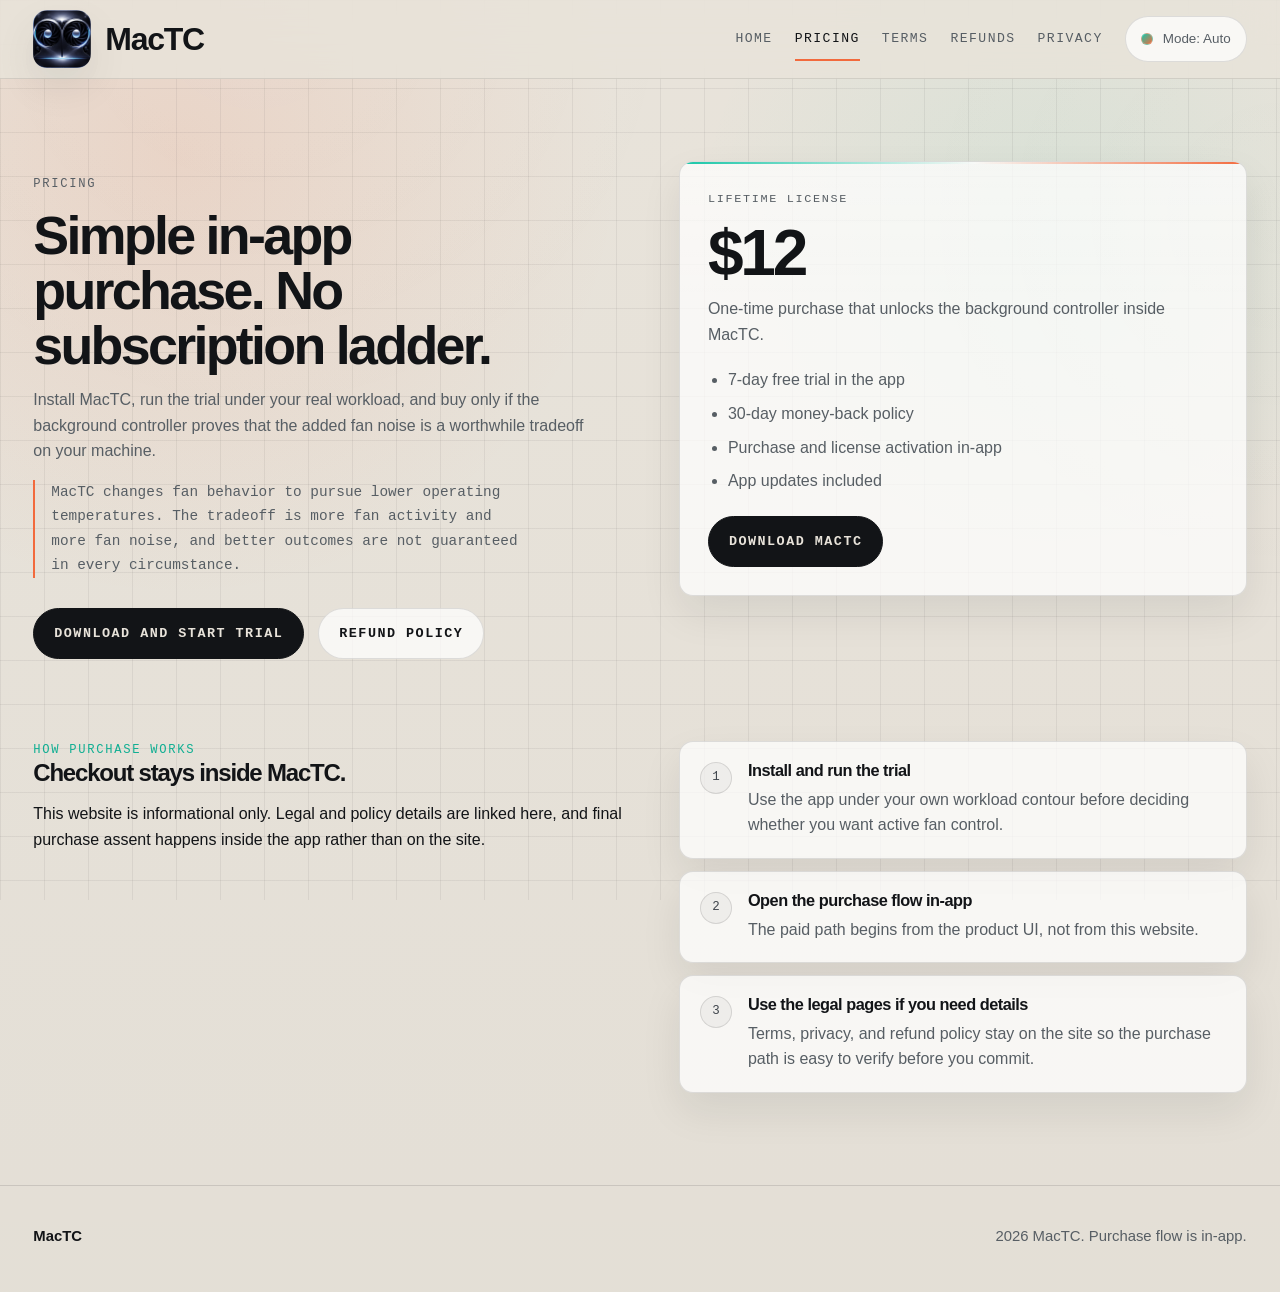
==== commit aa7e6b59: "build 348 public release" ====
--- a/pricing.html
+++ b/pricing.html
@@ -74,7 +74,7 @@
 
           <article class="pricing-card">
             <p class="panel-label">Lifetime license</p>
-            <h2>$29</h2>
+            <h2>$12</h2>
             <p class="pricing-subtitle">
               One-time purchase that unlocks the background controller inside
               MacTC.
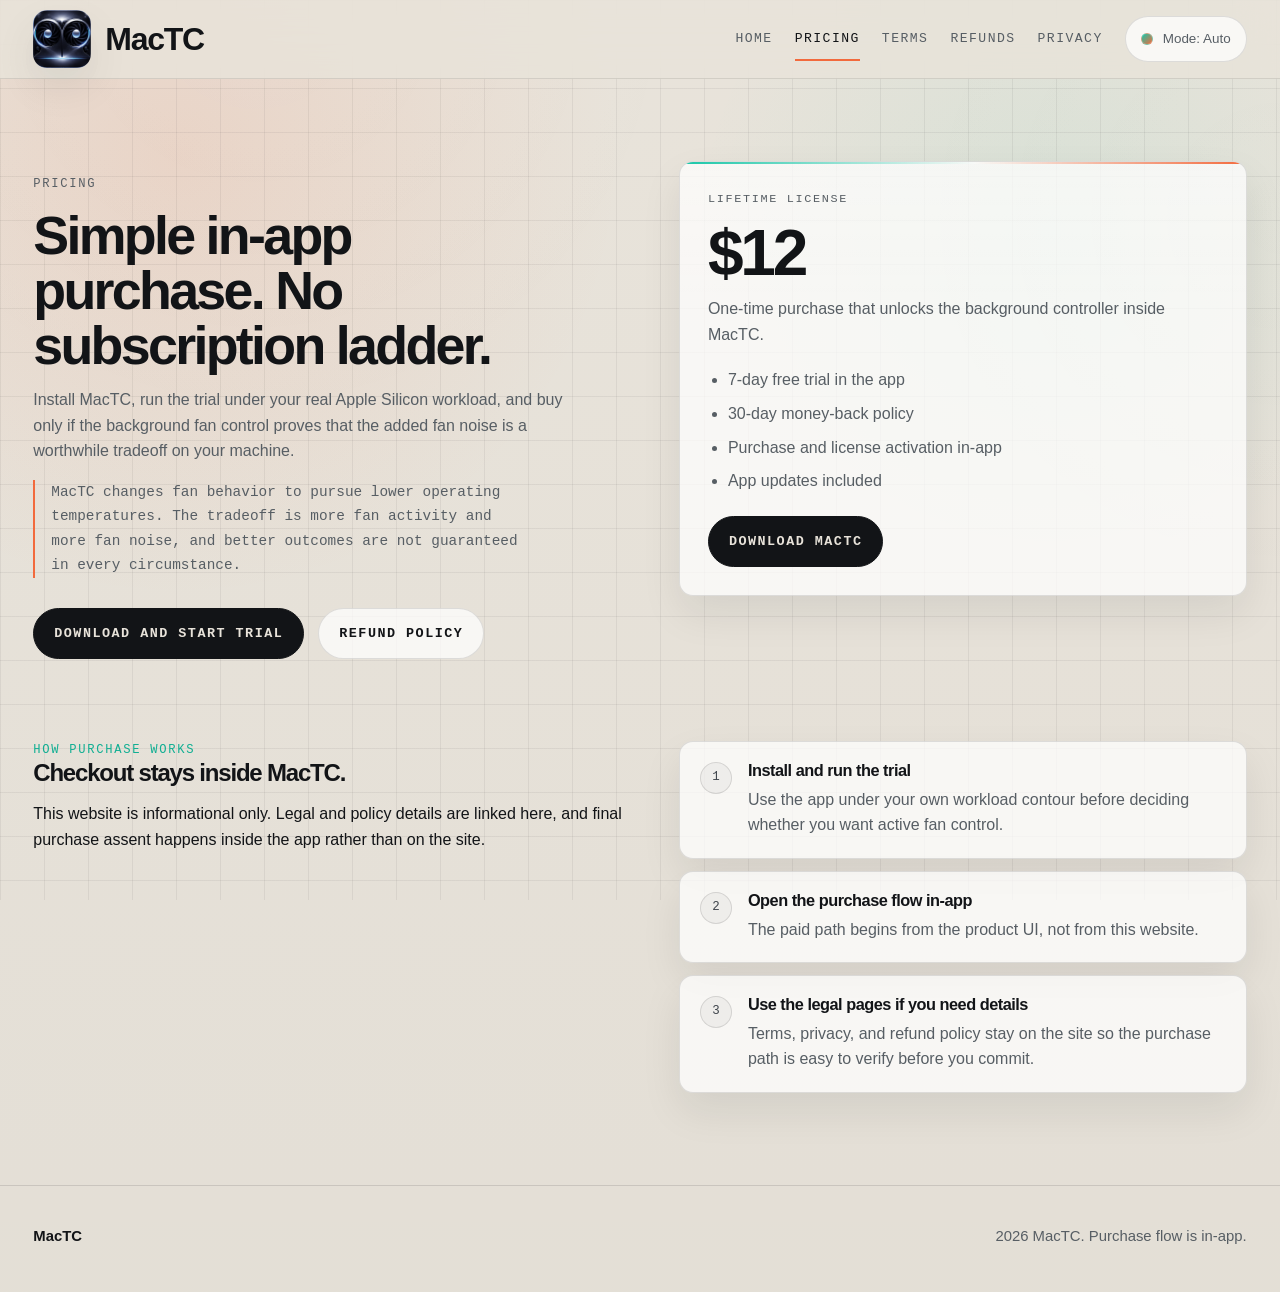
==== commit 8bcda264: "build 348 public release" ====
--- a/pricing.html
+++ b/pricing.html
@@ -3,10 +3,48 @@
   <head>
     <meta charset="UTF-8" />
     <meta name="viewport" content="width=device-width, initial-scale=1.0" />
-    <title>MacTC Pricing</title>
+    <title>MacTC Pricing | Trial and One-Time Purchase for Mac Fan Control</title>
     <meta
       name="description"
-      content="MacTC pricing is straightforward: install it, run the trial on your real workload, and buy the background controller in-app only if the tradeoff fits."
+      content="MacTC pricing is simple: free telemetry window, 7-day trial, and a $12 one-time in-app purchase for the background fan control layer."
+    />
+    <link
+      rel="canonical"
+      href="https://macintog.github.io/MacTC/pricing.html"
+    />
+    <meta property="og:type" content="website" />
+    <meta
+      property="og:title"
+      content="MacTC Pricing | Trial and One-Time Purchase for Mac Fan Control"
+    />
+    <meta
+      property="og:description"
+      content="MacTC pricing is simple: free telemetry window, 7-day trial, and a $12 one-time in-app purchase for the background fan control layer."
+    />
+    <meta
+      property="og:url"
+      content="https://macintog.github.io/MacTC/pricing.html"
+    />
+    <meta
+      property="og:image"
+      content="https://macintog.github.io/MacTC/assets/images/mactc-gui-window.png"
+    />
+    <meta
+      property="og:image:alt"
+      content="MacTC utility window showing live chart, metrics, and mode controls"
+    />
+    <meta name="twitter:card" content="summary_large_image" />
+    <meta
+      name="twitter:title"
+      content="MacTC Pricing | Trial and One-Time Purchase for Mac Fan Control"
+    />
+    <meta
+      name="twitter:description"
+      content="MacTC pricing is simple: free telemetry window, 7-day trial, and a $12 one-time in-app purchase for the background fan control layer."
+    />
+    <meta
+      name="twitter:image"
+      content="https://macintog.github.io/MacTC/assets/images/mactc-gui-window.png"
     />
     <meta name="theme-color" content="#07090b" />
     <link rel="stylesheet" href="assets/css/site.css" />
@@ -49,9 +87,9 @@
               <p class="eyebrow">PRICING</p>
               <h1>Simple in-app purchase. No subscription ladder.</h1>
               <p>
-                Install MacTC, run the trial under your real workload, and buy
-                only if the background controller proves that the added fan
-                noise is a worthwhile tradeoff on your machine.
+                Install MacTC, run the trial under your real Apple Silicon
+                workload, and buy only if the background fan control proves that
+                the added fan noise is a worthwhile tradeoff on your machine.
               </p>
               <p class="hero-tradeoff">
                 MacTC changes fan behavior to pursue lower operating
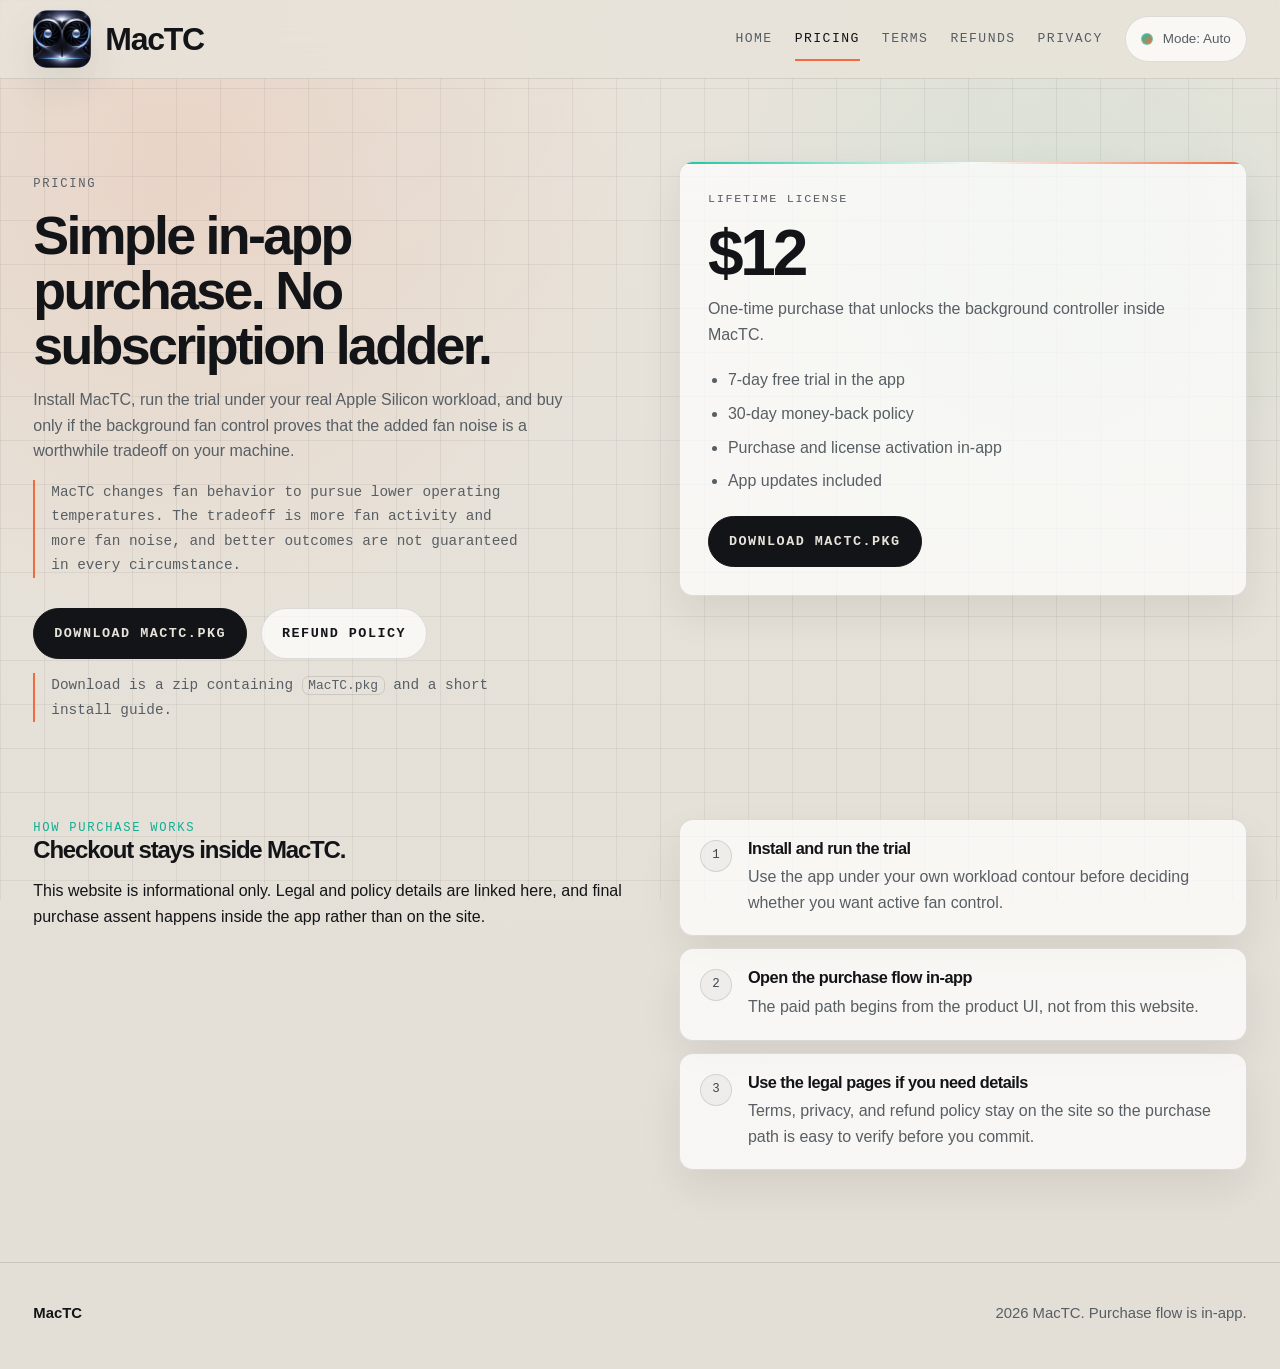
==== commit fa2d3930: "build 348 public release" ====
--- a/pricing.html
+++ b/pricing.html
@@ -10,7 +10,7 @@
     />
     <link
       rel="canonical"
-      href="https://macintog.github.io/MacTC/pricing.html"
+      href="https://mactc.dev/pricing.html"
     />
     <meta property="og:type" content="website" />
     <meta
@@ -23,15 +23,15 @@
     />
     <meta
       property="og:url"
-      content="https://macintog.github.io/MacTC/pricing.html"
+      content="https://mactc.dev/pricing.html"
     />
     <meta
       property="og:image"
-      content="https://macintog.github.io/MacTC/assets/images/mactc-gui-window.png"
+      content="https://mactc.dev/assets/images/mactc-social-preview.jpg"
     />
     <meta
       property="og:image:alt"
-      content="MacTC utility window showing live chart, metrics, and mode controls"
+      content="MacTC social preview showing the app icon, thermal telemetry background, and MacTC app window"
     />
     <meta name="twitter:card" content="summary_large_image" />
     <meta
@@ -44,7 +44,7 @@
     />
     <meta
       name="twitter:image"
-      content="https://macintog.github.io/MacTC/assets/images/mactc-gui-window.png"
+      content="https://mactc.dev/assets/images/mactc-social-preview.jpg"
     />
     <meta name="theme-color" content="#07090b" />
     <link rel="stylesheet" href="assets/css/site.css" />
@@ -100,13 +100,17 @@
               <div class="hero-actions">
                 <a
                   class="btn btn-primary"
-                  href="downloads/MacTC-beta-v1.0-b347.pkg"
-                  >Download and start trial</a
+                  href="downloads/MacTC.zip"
+                  >Download MacTC.pkg</a
                 >
                 <a class="btn btn-secondary" href="refund.html"
                   >Refund policy</a
                 >
               </div>
+              <p class="hero-tradeoff">
+                Download is a zip containing <code>MacTC.pkg</code> and a short
+                install guide.
+              </p>
             </div>
           </div>
 
@@ -126,8 +130,8 @@
             <div class="pricing-cta">
               <a
                 class="btn btn-primary"
-                href="downloads/MacTC-beta-v1.0-b347.pkg"
-                >Download MacTC</a
+                href="downloads/MacTC.zip"
+                >Download MacTC.pkg</a
               >
             </div>
           </article>
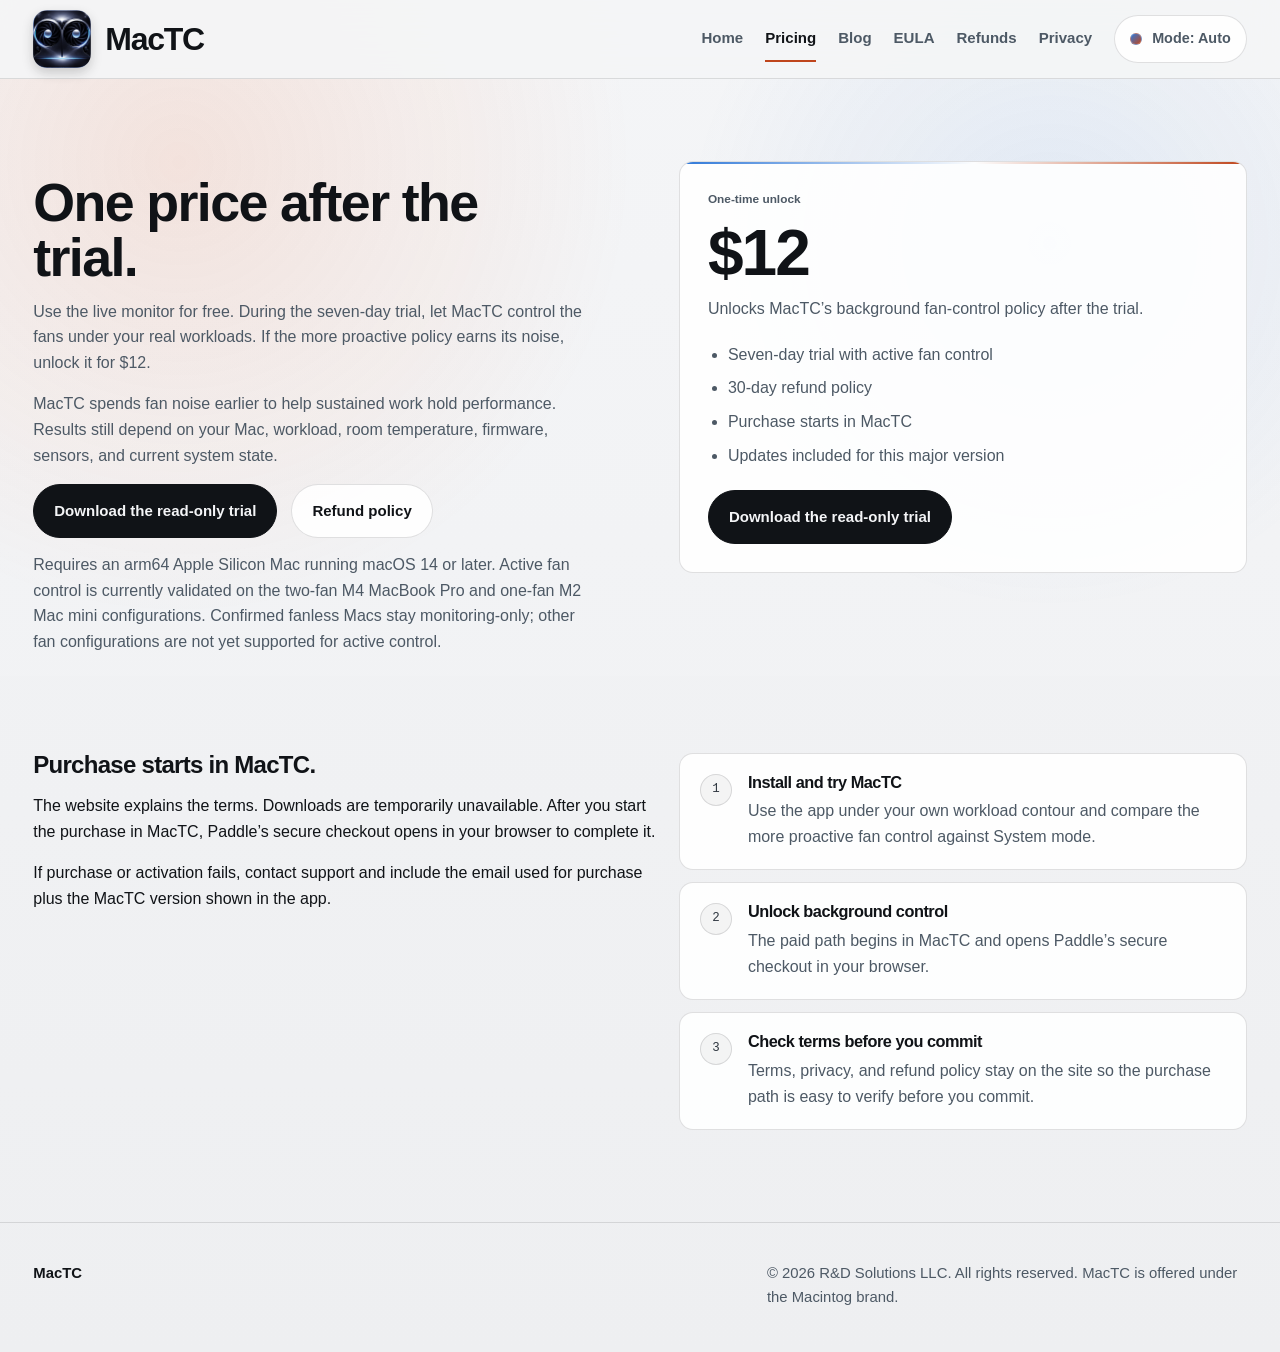
==== commit be725581: "Publish MacTC 646b" ====
--- a/pricing.html
+++ b/pricing.html
@@ -6,7 +6,7 @@
     <title>MacTC Pricing | Trial and One-Time Purchase for Mac Fan Control</title>
     <meta
       name="description"
-      content="MacTC pricing is simple: free telemetry window, 7-day trial, and a $12 one-time in-app purchase for the background fan control layer."
+      content="MacTC pricing is simple: free live monitor, 7-day trial, and a $12 one-time purchase for the background fan control layer."
     />
     <link
       rel="canonical"
@@ -19,7 +19,7 @@
     />
     <meta
       property="og:description"
-      content="MacTC pricing is simple: free telemetry window, 7-day trial, and a $12 one-time in-app purchase for the background fan control layer."
+      content="MacTC pricing is simple: free live monitor, 7-day trial, and a $12 one-time purchase for the background fan control layer."
     />
     <meta
       property="og:url"
@@ -27,11 +27,11 @@
     />
     <meta
       property="og:image"
-      content="https://mactc.dev/assets/images/mactc-social-preview.jpg"
+      content="https://mactc.dev/assets/images/mactc-social-preview.jpg?v=20260820a"
     />
     <meta
       property="og:image:alt"
-      content="MacTC social preview showing the app icon, thermal telemetry background, and MacTC app window"
+      content="MacTC social preview showing the app icon, thermal chart background, and MacTC app window"
     />
     <meta name="twitter:card" content="summary_large_image" />
     <meta
@@ -40,15 +40,47 @@
     />
     <meta
       name="twitter:description"
-      content="MacTC pricing is simple: free telemetry window, 7-day trial, and a $12 one-time in-app purchase for the background fan control layer."
+      content="MacTC pricing is simple: free live monitor, 7-day trial, and a $12 one-time purchase for the background fan control layer."
     />
     <meta
       name="twitter:image"
-      content="https://mactc.dev/assets/images/mactc-social-preview.jpg"
+      content="https://mactc.dev/assets/images/mactc-social-preview.jpg?v=20260820a"
     />
     <meta name="theme-color" content="#07090b" />
-    <link rel="stylesheet" href="assets/css/site.css" />
-    <script defer src="assets/js/site.js"></script>
+    <link rel="icon" href="assets/images/mactc-app-icon.png" />
+    <script>
+      (function () {
+        var root = document.documentElement;
+        function setThemeColor(isDark) {
+          var themeColor = document.querySelector('meta[name="theme-color"]');
+          if (themeColor) {
+            themeColor.setAttribute("content", isDark ? "#07090b" : "#f4f5f7");
+          }
+        }
+        try {
+          var mode = localStorage.getItem("mactc-theme-mode") || "auto";
+          if (mode !== "auto" && mode !== "dark" && mode !== "light") {
+            mode = "auto";
+          }
+          var isDark =
+            mode === "dark" ||
+            (mode === "auto" &&
+              window.matchMedia("(prefers-color-scheme: dark)").matches);
+          root.setAttribute("data-theme", isDark ? "dark" : "light");
+          root.setAttribute("data-theme-mode", mode);
+          setThemeColor(isDark);
+        } catch (error) {
+          var fallbackDark = window.matchMedia(
+            "(prefers-color-scheme: dark)",
+          ).matches;
+          root.setAttribute("data-theme", fallbackDark ? "dark" : "light");
+          root.setAttribute("data-theme-mode", "auto");
+          setThemeColor(fallbackDark);
+        }
+      })();
+    </script>
+    <link rel="stylesheet" href="assets/css/site.css?v=20260820c" />
+    <script defer src="assets/js/site.js?v=20260820c"></script>
   </head>
   <body>
     <header class="site-header">
@@ -59,6 +91,9 @@
               src="assets/images/mactc-app-icon.png"
               alt=""
               class="brand-icon"
+              width="256"
+              height="256"
+              decoding="async"
             />
           </span>
           <span class="brand-text">MacTC</span>
@@ -67,7 +102,8 @@
           <nav class="main-nav" aria-label="Main navigation">
             <a href="index.html">Home</a>
             <a href="pricing.html">Pricing</a>
-            <a href="terms.html">Terms</a>
+            <a href="blog.html">Blog</a>
+            <a href="terms.html">EULA</a>
             <a href="refund.html">Refunds</a>
             <a href="privacy.html">Privacy</a>
           </nav>
@@ -84,54 +120,50 @@
         <div class="pricing-layout">
           <div class="section-shell section-shell-accent">
             <div class="section-heading compact">
-              <p class="eyebrow">PRICING</p>
-              <h1>Simple in-app purchase. No subscription ladder.</h1>
+              <h1>One price after the trial.</h1>
               <p>
-                Install MacTC, run the trial under your real Apple Silicon
-                workload, and buy only if the background fan control proves that
-                the added fan noise is a worthwhile tradeoff on your machine.
+                Use the live monitor for free. During the seven-day trial, let
+                MacTC control the fans under your real workloads. If the more
+                proactive policy earns its noise, unlock it for $12.
               </p>
               <p class="hero-tradeoff">
-                MacTC changes fan behavior to pursue lower operating
-                temperatures. The tradeoff is more fan activity and more fan
-                noise, and better outcomes are not guaranteed in every
-                circumstance.
+                MacTC spends fan noise earlier to help sustained work hold
+                performance. Results still depend on your Mac, workload, room
+                temperature, firmware, sensors, and current system state.
               </p>
               <div class="hero-actions">
-                <a
-                  class="btn btn-primary"
-                  href="downloads/MacTC.zip"
-                  >Download MacTC.pkg</a
+                <a class="btn btn-primary" href="downloads/MacTC-646b.pkg"
+                  >Download the read-only trial</a
                 >
                 <a class="btn btn-secondary" href="refund.html"
                   >Refund policy</a
                 >
               </div>
               <p class="hero-tradeoff">
-                Download is a zip containing <code>MacTC.pkg</code> and a short
-                install guide.
+                Requires an arm64 Apple Silicon Mac running macOS 14 or later.
+                Active fan control is currently validated on the two-fan M4
+                MacBook Pro and one-fan M2 Mac mini configurations. Confirmed
+                fanless Macs stay monitoring-only; other fan configurations
+                are not yet supported for active control.
               </p>
             </div>
           </div>
 
           <article class="pricing-card">
-            <p class="panel-label">Lifetime license</p>
+            <p class="panel-label">One-time unlock</p>
             <h2>$12</h2>
             <p class="pricing-subtitle">
-              One-time purchase that unlocks the background controller inside
-              MacTC.
+              Unlocks MacTC’s background fan-control policy after the trial.
             </p>
             <ul class="pricing-list">
-              <li>7-day free trial in the app</li>
-              <li>30-day money-back policy</li>
-              <li>Purchase and license activation in-app</li>
-              <li>App updates included</li>
+              <li>Seven-day trial with active fan control</li>
+              <li>30-day refund policy</li>
+              <li>Purchase starts in MacTC</li>
+              <li>Updates included for this major version</li>
             </ul>
             <div class="pricing-cta">
-              <a
-                class="btn btn-primary"
-                href="downloads/MacTC.zip"
-                >Download MacTC.pkg</a
+              <a class="btn btn-primary" href="downloads/MacTC-646b.pkg"
+                >Download the read-only trial</a
               >
             </div>
           </article>
@@ -141,12 +173,15 @@
       <section class="container section reveal">
         <div class="purchase-grid">
           <div class="workflow-note">
-            <p class="eyebrow">HOW PURCHASE WORKS</p>
-            <h2>Checkout stays inside MacTC.</h2>
+            <h2>Purchase starts in MacTC.</h2>
             <p>
-              This website is informational only. Legal and policy details are
-              linked here, and final purchase assent happens inside the app
-              rather than on the site.
+              The website explains the terms. Downloads are temporarily
+              unavailable. After you start the purchase in MacTC, Paddle’s
+              secure checkout opens in your browser to complete it.
+            </p>
+            <p>
+              If purchase or activation fails, contact support and include the
+              email used for purchase plus the MacTC version shown in the app.
             </p>
           </div>
 
@@ -154,27 +189,27 @@
             <li>
               <span>1</span>
               <div>
-                <h3>Install and run the trial</h3>
+                <h3>Install and try MacTC</h3>
                 <p>
-                  Use the app under your own workload contour before deciding
-                  whether you want active fan control.
+                  Use the app under your own workload contour and compare the
+                  more proactive fan control against System mode.
                 </p>
               </div>
             </li>
             <li>
               <span>2</span>
               <div>
-                <h3>Open the purchase flow in-app</h3>
+                <h3>Unlock background control</h3>
                 <p>
-                  The paid path begins from the product UI, not from this
-                  website.
+                  The paid path begins in MacTC and opens Paddle’s secure
+                  checkout in your browser.
                 </p>
               </div>
             </li>
             <li>
               <span>3</span>
               <div>
-                <h3>Use the legal pages if you need details</h3>
+                <h3>Check terms before you commit</h3>
                 <p>
                   Terms, privacy, and refund policy stay on the site so the
                   purchase path is easy to verify before you commit.
@@ -190,7 +225,8 @@
       <div class="container footer-inner">
         <p class="footer-brand">MacTC</p>
         <p class="footer-meta">
-          <span data-year></span> MacTC. Purchase flow is in-app.
+          &copy; <span data-year></span> R&amp;D Solutions LLC. All rights
+          reserved. MacTC is offered under the Macintog brand.
         </p>
       </div>
     </footer>
--- a/assets/css/site.css
+++ b/assets/css/site.css
@@ -1,28 +1,27 @@
 :root {
   color-scheme: light;
-  --bg: #e8e3da;
-  --bg-elevated: #f3efe7;
-  --panel: rgba(255, 255, 255, 0.72);
-  --panel-strong: rgba(255, 255, 255, 0.9);
-  --ink: #121417;
-  --muted: #575e64;
-  --muted-strong: #40464d;
-  --line: rgba(18, 20, 23, 0.12);
-  --line-strong: rgba(18, 20, 23, 0.22);
-  --grid-line: rgba(18, 20, 23, 0.06);
-  --accent-hot: #f26a3d;
-  --accent-hot-strong: #ff8853;
-  --accent-cool: #18c6a7;
-  --accent-cool-strong: #0fae92;
-  --ring: rgba(242, 106, 61, 0.42);
-  --hero-haze-a: rgba(242, 106, 61, 0.12);
-  --hero-haze-b: rgba(24, 198, 167, 0.08);
-  --header-bg: rgba(232, 227, 218, 0.82);
-  --header-border: rgba(18, 20, 23, 0.1);
-  --footer-border: rgba(18, 20, 23, 0.12);
-  --step-chip-bg: rgba(18, 20, 23, 0.04);
-  --step-chip-border: rgba(18, 20, 23, 0.12);
-  --shadow: 0 18px 40px rgba(18, 20, 23, 0.08);
+  --bg: #f4f5f7;
+  --bg-elevated: #ffffff;
+  --panel: rgba(255, 255, 255, 0.88);
+  --panel-strong: rgba(255, 255, 255, 0.98);
+  --ink: #101317;
+  --muted: #4d5965;
+  --muted-strong: #303841;
+  --line: rgba(16, 19, 23, 0.13);
+  --line-strong: rgba(16, 19, 23, 0.28);
+  --accent-hot: #bf451c;
+  --accent-hot-strong: #a93613;
+  --accent-cool: #2f78d8;
+  --accent-cool-strong: #1e5fae;
+  --ring: rgba(47, 120, 216, 0.42);
+  --hero-haze-a: rgba(240, 106, 47, 0.13);
+  --hero-haze-b: rgba(47, 120, 216, 0.1);
+  --header-bg: rgba(244, 245, 247, 0.9);
+  --header-border: rgba(16, 19, 23, 0.12);
+  --footer-border: rgba(16, 19, 23, 0.12);
+  --step-chip-bg: rgba(16, 19, 23, 0.04);
+  --step-chip-border: rgba(16, 19, 23, 0.13);
+  --shadow: 0 6px 14px rgba(16, 19, 23, 0.08);
   --radius: 14px;
   --radius-tight: 8px;
 }
@@ -30,19 +29,18 @@
 :root[data-theme="dark"] {
   color-scheme: dark;
   --bg: #07090b;
-  --bg-elevated: #0d1115;
-  --panel: rgba(12, 16, 21, 0.76);
-  --panel-strong: rgba(17, 22, 27, 0.94);
+  --bg-elevated: #101418;
+  --panel: rgba(14, 18, 23, 0.88);
+  --panel-strong: rgba(20, 25, 31, 0.98);
   --ink: #edf1f4;
-  --muted: #9ca6ae;
-  --muted-strong: #c7cdd2;
+  --muted: #a6afb8;
+  --muted-strong: #d0d6dc;
   --line: rgba(255, 255, 255, 0.11);
   --line-strong: rgba(255, 255, 255, 0.21);
-  --grid-line: rgba(255, 255, 255, 0.045);
   --accent-hot: #ff7443;
   --accent-hot-strong: #ff9467;
-  --accent-cool: #18d0b0;
-  --accent-cool-strong: #5fe4cc;
+  --accent-cool: #70a7ff;
+  --accent-cool-strong: #a9c9ff;
   --ring: rgba(255, 116, 67, 0.45);
   --hero-haze-a: rgba(255, 116, 67, 0.17);
   --hero-haze-b: rgba(24, 208, 176, 0.1);
@@ -51,26 +49,25 @@
   --footer-border: rgba(255, 255, 255, 0.09);
   --step-chip-bg: rgba(255, 255, 255, 0.03);
   --step-chip-border: rgba(255, 255, 255, 0.1);
-  --shadow: 0 20px 48px rgba(0, 0, 0, 0.34);
+  --shadow: 0 8px 16px rgba(0, 0, 0, 0.32);
 }
 
 @media (prefers-color-scheme: dark) {
   :root:not([data-theme]) {
     color-scheme: dark;
     --bg: #07090b;
-    --bg-elevated: #0d1115;
-    --panel: rgba(12, 16, 21, 0.76);
-    --panel-strong: rgba(17, 22, 27, 0.94);
+    --bg-elevated: #101418;
+    --panel: rgba(14, 18, 23, 0.88);
+    --panel-strong: rgba(20, 25, 31, 0.98);
     --ink: #edf1f4;
-    --muted: #9ca6ae;
-    --muted-strong: #c7cdd2;
+    --muted: #a6afb8;
+    --muted-strong: #d0d6dc;
     --line: rgba(255, 255, 255, 0.11);
     --line-strong: rgba(255, 255, 255, 0.21);
-    --grid-line: rgba(255, 255, 255, 0.045);
     --accent-hot: #ff7443;
     --accent-hot-strong: #ff9467;
-    --accent-cool: #18d0b0;
-    --accent-cool-strong: #5fe4cc;
+    --accent-cool: #70a7ff;
+    --accent-cool-strong: #a9c9ff;
     --ring: rgba(255, 116, 67, 0.45);
     --hero-haze-a: rgba(255, 116, 67, 0.17);
     --hero-haze-b: rgba(24, 208, 176, 0.1);
@@ -79,7 +76,7 @@
     --footer-border: rgba(255, 255, 255, 0.09);
     --step-chip-bg: rgba(255, 255, 255, 0.03);
     --step-chip-border: rgba(255, 255, 255, 0.1);
-    --shadow: 0 20px 48px rgba(0, 0, 0, 0.34);
+    --shadow: 0 8px 16px rgba(0, 0, 0, 0.32);
   }
 }
 
@@ -95,31 +92,21 @@
 
 html {
   scroll-behavior: smooth;
+  background: var(--bg, #07090b);
 }
 
 body {
   position: relative;
+  background-color: var(--bg, #07090b);
   background:
     radial-gradient(circle at 14% 12%, var(--hero-haze-a), transparent 28%),
     radial-gradient(circle at 82% 18%, var(--hero-haze-b), transparent 24%),
-    linear-gradient(180deg, rgba(255, 255, 255, 0.015), rgba(0, 0, 0, 0.02)),
+    linear-gradient(180deg, rgba(255, 255, 255, 0.02), rgba(0, 0, 0, 0.025)),
     var(--bg);
   color: var(--ink);
   font-family: "Avenir Next", "Helvetica Neue", Helvetica, Arial, sans-serif;
   line-height: 1.6;
   overflow-x: hidden;
-}
-
-body::before {
-  content: "";
-  position: fixed;
-  inset: 0;
-  background-image:
-    linear-gradient(var(--grid-line) 1px, transparent 1px),
-    linear-gradient(90deg, var(--grid-line) 1px, transparent 1px);
-  background-size: 44px 44px;
-  pointer-events: none;
-  z-index: -2;
 }
 
 body::after {
@@ -196,7 +183,7 @@
   height: 58px;
   border-radius: 14px;
   overflow: hidden;
-  box-shadow: var(--shadow);
+  box-shadow: 0 5px 12px rgba(0, 0, 0, 0.18);
 }
 
 .brand-icon {
@@ -217,16 +204,15 @@
   display: inline-flex;
   gap: 22px;
   flex-wrap: wrap;
+  row-gap: 6px;
 }
 
 .main-nav a {
   color: var(--muted);
   text-decoration: none;
-  font-family: "SF Mono", Menlo, Consolas, monospace;
-  font-size: 0.82rem;
-  font-weight: 500;
-  letter-spacing: 0.11em;
-  text-transform: uppercase;
+  font-size: 0.94rem;
+  font-weight: 600;
+  letter-spacing: 0;
   padding: 10px 0;
   border-bottom: 2px solid transparent;
   transition:
@@ -250,8 +236,8 @@
   gap: 10px;
   padding: 11px 15px;
   font: inherit;
-  font-size: 0.84rem;
-  font-weight: 500;
+  font-size: 0.9rem;
+  font-weight: 600;
   cursor: pointer;
   transition:
     transform 140ms ease,
@@ -283,7 +269,7 @@
 .hero {
   position: relative;
   min-height: auto;
-  padding: 34px 0 18px;
+  padding: clamp(42px, 7vw, 86px) 0 clamp(22px, 4vw, 42px);
   display: flex;
   align-items: flex-start;
   overflow: hidden;
@@ -310,10 +296,10 @@
   position: relative;
   z-index: 1;
   display: grid;
-  grid-template-columns: minmax(0, 1.18fr) minmax(420px, 0.9fr);
-  gap: clamp(36px, 4vw, 76px);
-  align-items: start;
-  max-width: 1340px;
+  grid-template-columns: minmax(0, 0.9fr) minmax(460px, 1.1fr);
+  gap: clamp(34px, 5vw, 80px);
+  align-items: center;
+  max-width: 1360px;
   margin: 0 auto;
 }
 
@@ -321,9 +307,9 @@
 .panel-label,
 .signal-label {
   margin: 0;
-  font-family: "SF Mono", Menlo, Consolas, monospace;
-  text-transform: uppercase;
-  letter-spacing: 0.14em;
+  font-size: 0.9rem;
+  font-weight: 700;
+  letter-spacing: 0;
 }
 
 h1,
@@ -336,7 +322,7 @@
 h1,
 h2 {
   font-family: "Avenir Next", "Helvetica Neue", Helvetica, Arial, sans-serif;
-  letter-spacing: -0.05em;
+  letter-spacing: -0.03em;
 }
 
 h3 {
@@ -346,8 +332,8 @@
 
 .hero h1 {
   margin-top: 0;
-  max-width: 9.8ch;
-  font-size: clamp(2.45rem, 5.35vw, 4.4rem);
+  max-width: 18ch;
+  font-size: clamp(1.86rem, 3.84vw, 3.36rem);
   text-wrap: balance;
 }
 
@@ -359,19 +345,43 @@
   line-height: 1.76;
 }
 
-.hero-tradeoff {
-  margin-top: 16px;
-  max-width: 58ch;
-  padding-left: 16px;
-  border-left: 2px solid var(--accent-hot);
-  color: var(--muted);
-  font-family: "SF Mono", Menlo, Consolas, monospace;
-  font-size: 0.9rem;
-  line-height: 1.7;
+.hero-bargain {
+  margin-top: 24px;
+  display: grid;
+  gap: 0;
+  max-width: 62ch;
+  border-top: 1px solid var(--line-strong);
+  border-bottom: 1px solid var(--line-strong);
+}
+
+.hero-bargain p {
+  margin: 0;
+  display: grid;
+  grid-template-columns: minmax(118px, 0.34fr) minmax(0, 1fr);
+  gap: 18px;
+  padding: 13px 0;
+  border-bottom: 1px solid var(--line);
+}
+
+.hero-bargain p:last-child {
+  border-bottom: 0;
+}
+
+.hero-bargain strong {
+  color: var(--ink);
+  font-weight: 700;
+}
+
+.hero-bargain span {
+  color: var(--muted);
+}
+
+.hero-lower {
+  margin-top: 28px;
 }
 
 .hero-actions {
-  margin-top: 30px;
+  margin-top: 0;
   display: flex;
   flex-wrap: wrap;
   gap: 14px;
@@ -390,11 +400,8 @@
   align-items: center;
   gap: 10px;
   text-decoration: none;
-  font-family: "SF Mono", Menlo, Consolas, monospace;
-  font-size: 0.84rem;
+  font-size: 0.94rem;
   font-weight: 600;
-  letter-spacing: 0.11em;
-  text-transform: uppercase;
   border-radius: 999px;
   border: 1px solid transparent;
   padding: 14px 20px;
@@ -419,6 +426,17 @@
   background: var(--muted-strong);
   border-color: var(--muted-strong);
   color: var(--bg);
+}
+
+.btn-paused {
+  background: var(--panel-strong);
+  color: var(--muted);
+  border-color: var(--line);
+  cursor: default;
+}
+
+.btn-paused:hover {
+  transform: none;
 }
 
 :root[data-theme="dark"] .btn-primary {
@@ -480,10 +498,8 @@
 .pricing-card {
   border: 1px solid var(--line);
   border-radius: var(--radius);
-  background:
-    linear-gradient(180deg, rgba(255, 255, 255, 0.03), transparent 32%),
-    var(--panel);
-  box-shadow: var(--shadow);
+  background: var(--panel);
+  box-shadow: none;
 }
 
 .pricing-card::before,
@@ -574,7 +590,7 @@
 }
 
 .workload-block:nth-child(3)::before {
-  background: linear-gradient(90deg, var(--accent-cool), var(--accent-hot));
+  background: var(--line-strong);
 }
 
 .workload-block h3 {
@@ -602,12 +618,31 @@
 
 .product-rail-open {
   align-items: start;
+  grid-template-columns: minmax(0, 1fr);
+  max-width: 940px;
 }
 
 .product-shot {
   margin: 0;
   padding: 18px;
   display: grid;
+}
+
+.hero-product-shot,
+.product-rail-open .product-shot[data-product-shot] {
+  align-self: center;
+  padding: 0;
+  background: transparent;
+  overflow: visible;
+}
+
+.hero-product-shot .product-shot-image,
+.product-rail-open .product-shot[data-product-shot] .product-shot-image {
+  border: 0;
+  background: transparent;
+  filter:
+    drop-shadow(0 22px 34px rgba(0, 0, 0, 0.34))
+    drop-shadow(0 0 28px rgba(255, 116, 67, 0.08));
 }
 
 .product-shot-image {
@@ -716,6 +751,51 @@
   max-width: 34ch;
 }
 
+.system-brief-section {
+  margin-top: clamp(42px, 6vw, 78px);
+  display: grid;
+  grid-template-columns: minmax(0, 1fr);
+  gap: 18px;
+  max-width: 1080px;
+  padding-top: clamp(26px, 4vw, 44px);
+  border-top: 1px solid var(--line);
+}
+
+.system-brief-copy h2 {
+  max-width: 18ch;
+  font-size: clamp(2.1rem, 4.6vw, 3.9rem);
+}
+
+.system-brief-copy p {
+  margin: 0;
+  max-width: 54rem;
+  color: var(--muted);
+  font-size: 1.06rem;
+  line-height: 1.76;
+}
+
+.system-brief-copy-wide {
+  max-width: 920px;
+}
+
+.system-brief-copy h2 + p,
+.system-brief-copy p + p {
+  margin-top: 14px;
+}
+
+.instrument-note {
+  padding: 18px 0 0;
+  border-top: 1px solid var(--line);
+}
+
+.instrument-note p {
+  margin: 0;
+  max-width: 40ch;
+  color: var(--muted);
+  font-size: 1.02rem;
+  line-height: 1.72;
+}
+
 .steps {
   margin: 0;
   padding: 0;
@@ -732,7 +812,6 @@
   border: 1px solid var(--line);
   border-radius: var(--radius);
   background: var(--panel);
-  box-shadow: var(--shadow);
 }
 
 .steps li > span {
@@ -788,11 +867,8 @@
   border-radius: 999px;
   border: 1px solid var(--line);
   background: var(--panel);
-  font-family: "SF Mono", Menlo, Consolas, monospace;
-  font-size: 0.8rem;
+  font-size: 0.92rem;
   font-weight: 600;
-  letter-spacing: 0.1em;
-  text-transform: uppercase;
   justify-self: center;
 }
 
@@ -856,6 +932,139 @@
   color: var(--accent-hot);
 }
 
+.blog-hero {
+  margin-top: clamp(24px, 4vw, 48px);
+  min-height: clamp(160px, 22vw, 240px);
+  padding-top: clamp(20px, 3vw, 32px);
+  border-top: 1px solid var(--line);
+  display: flex;
+  align-items: flex-start;
+}
+
+.blog-hero-copy {
+  width: 100%;
+}
+
+.blog-hero h1 {
+  max-width: 12ch;
+  font-size: clamp(2.25rem, 4.8vw, 4.2rem);
+  text-wrap: balance;
+}
+
+.blog-preview-banner {
+  width: min(1480px, calc(100% - clamp(32px, 4.5vw, 96px)));
+  margin: -70px auto 40px;
+  padding: 10px 14px;
+  border: 1px solid var(--line);
+  border-radius: var(--radius-tight);
+  color: var(--muted-strong);
+  background: var(--panel);
+  font-weight: 650;
+}
+
+.blog-posts {
+  margin-top: clamp(-40px, -3vw, -20px);
+  display: grid;
+  gap: clamp(54px, 7vw, 84px);
+}
+
+.blog-post {
+  max-width: 860px;
+  padding-top: 28px;
+  border-top: 1px solid var(--line-strong);
+}
+
+.blog-post-header h2 {
+  font-size: clamp(2rem, 4vw, 3.2rem);
+  text-wrap: balance;
+}
+
+.blog-post-header h2 a {
+  color: inherit;
+  text-decoration: none;
+}
+
+.blog-post-header h2 a:hover {
+  color: var(--accent-hot);
+}
+
+.blog-post-meta {
+  margin-top: 12px;
+  display: flex;
+  gap: 12px;
+  flex-wrap: wrap;
+  color: var(--muted);
+  font-size: 0.95rem;
+  font-weight: 650;
+}
+
+.blog-post-status {
+  color: var(--accent-hot-strong);
+}
+
+.blog-post > p,
+.blog-post-body p,
+.blog-post-body li {
+  color: var(--muted);
+  font-size: 1.04rem;
+  line-height: 1.82;
+}
+
+.blog-post > p,
+.blog-post-body p,
+.blog-post-body ul,
+.blog-post-body pre,
+.blog-table-wrap {
+  margin: 20px 0 0;
+}
+
+.blog-post-body h2 {
+  margin-top: 34px;
+  font-size: clamp(1.55rem, 2.8vw, 2.2rem);
+}
+
+.blog-post-body h3 {
+  margin-top: 26px;
+  font-size: 1.22rem;
+}
+
+.blog-post-body ul {
+  padding-left: 22px;
+}
+
+.blog-post-body pre {
+  overflow-x: auto;
+  padding: 16px;
+  border: 1px solid var(--line);
+  border-radius: var(--radius-tight);
+  background: var(--panel);
+}
+
+.blog-table-wrap {
+  overflow-x: auto;
+}
+
+.blog-table {
+  width: 100%;
+  min-width: 560px;
+  border-collapse: collapse;
+  color: var(--muted);
+  font-size: 0.97rem;
+}
+
+.blog-table th,
+.blog-table td {
+  padding: 12px 14px;
+  border-bottom: 1px solid var(--line);
+  text-align: left;
+  vertical-align: top;
+}
+
+.blog-table th {
+  color: var(--ink);
+  font-weight: 750;
+}
+
 .caveat-grid {
   margin-top: 24px;
   grid-template-columns: repeat(2, minmax(0, 1fr));
@@ -920,6 +1129,80 @@
   margin-top: 22px;
 }
 
+.support-intake-form {
+  display: grid;
+  gap: 18px;
+  padding: 22px;
+  border: 1px solid var(--line);
+  border-radius: var(--radius);
+  background: var(--bg-elevated);
+}
+
+.support-form-field {
+  display: grid;
+  gap: 7px;
+}
+
+.support-form-field label {
+  color: var(--ink);
+  font-weight: 650;
+}
+
+.support-form-field input,
+.support-form-field select {
+  width: 100%;
+  min-height: 46px;
+  padding: 10px 12px;
+  border: 1px solid var(--line-strong);
+  border-radius: var(--radius-tight);
+  background: var(--panel-strong);
+  color: var(--ink);
+  font: inherit;
+}
+
+.support-form-field input:focus,
+.support-form-field select:focus {
+  outline: 3px solid var(--ring);
+  outline-offset: 1px;
+  border-color: var(--accent-cool);
+}
+
+.support-intake-form .support-form-help,
+.support-intake-form .support-form-status {
+  margin: 0;
+  font-size: 0.92rem;
+}
+
+.support-form-status {
+  min-height: 1.5em;
+}
+
+.support-form-status[data-status="success"] {
+  color: var(--accent-cool-strong);
+}
+
+.support-form-status[data-status="error"] {
+  color: var(--accent-hot-strong);
+}
+
+.support-form-trap {
+  position: absolute;
+  left: -10000px;
+  width: 1px;
+  height: 1px;
+  overflow: hidden;
+}
+
+.support-intake-form .btn {
+  justify-self: start;
+}
+
+.support-intake-form .btn:disabled {
+  cursor: wait;
+  opacity: 0.68;
+  transform: none;
+}
+
 .legal {
   margin-top: 76px;
   padding: 34px 30px 30px;
@@ -938,6 +1221,18 @@
 .legal p {
   margin-top: 10px;
   color: var(--muted);
+}
+
+.legal ul {
+  margin: 12px 0 0;
+  padding-left: 22px;
+  color: var(--muted);
+  display: grid;
+  gap: 8px;
+}
+
+.legal li {
+  line-height: 1.55;
 }
 
 code {
@@ -972,7 +1267,7 @@
 }
 
 .footer-meta {
-  max-width: 42ch;
+  max-width: 58ch;
 }
 
 .product-shot[data-shot-state="default"] .product-shot-image-primary {
@@ -992,11 +1287,8 @@
 }
 
 .reveal {
-  opacity: 0;
-  transform: translateY(18px);
-  transition:
-    opacity 480ms ease,
-    transform 480ms ease;
+  opacity: 1;
+  transform: none;
 }
 
 .reveal.is-visible {
@@ -1009,10 +1301,10 @@
     scroll-behavior: auto;
   }
 
-  .reveal {
+  .reveal,
+  .reveal.is-visible {
     opacity: 1;
     transform: none;
-    transition: none;
   }
 
   .product-shot-image-secondary {
@@ -1027,13 +1319,9 @@
   }
 
   .hero-layout {
-    grid-template-columns: minmax(0, 1.04fr) minmax(360px, 0.82fr);
-    gap: 42px;
+    grid-template-columns: minmax(0, 0.9fr) minmax(470px, 1.1fr);
+    gap: 54px;
     max-width: 1210px;
-  }
-
-  .hero-brief {
-    max-width: 33rem;
   }
 }
 
@@ -1044,6 +1332,7 @@
   }
 
   .hero-layout,
+  .system-brief-section,
   .product-rail,
   .pricing-layout,
   .purchase-grid,
@@ -1055,6 +1344,10 @@
   .approach-grid,
   .caveat-grid {
     grid-template-columns: 1fr;
+  }
+
+  .hero-product-shot {
+    max-width: 760px;
   }
 }
 
@@ -1094,7 +1387,11 @@
   }
 
   .hero h1 {
-    font-size: clamp(3rem, 17vw, 4.6rem);
+    font-size: clamp(1.62rem, 8.1vw, 2.4rem);
+  }
+
+  .hero-bargain p {
+    grid-template-columns: 1fr;
   }
 
   .workload-block,
@@ -1110,6 +1407,11 @@
     padding-right: 18px;
   }
 
+  .hero-product-shot {
+    padding-left: 0;
+    padding-right: 0;
+  }
+
   .main-nav {
     gap: 12px;
   }
@@ -1117,4 +1419,18 @@
   .main-nav a {
     font-size: 0.74rem;
   }
-}
+
+  .blog-hero h1 {
+    font-size: clamp(2.1rem, 12vw, 3.4rem);
+  }
+}
+
+@media (max-width: 390px) {
+  .main-nav {
+    gap: 10px;
+  }
+
+  .main-nav a {
+    font-size: 0.71rem;
+  }
+}
